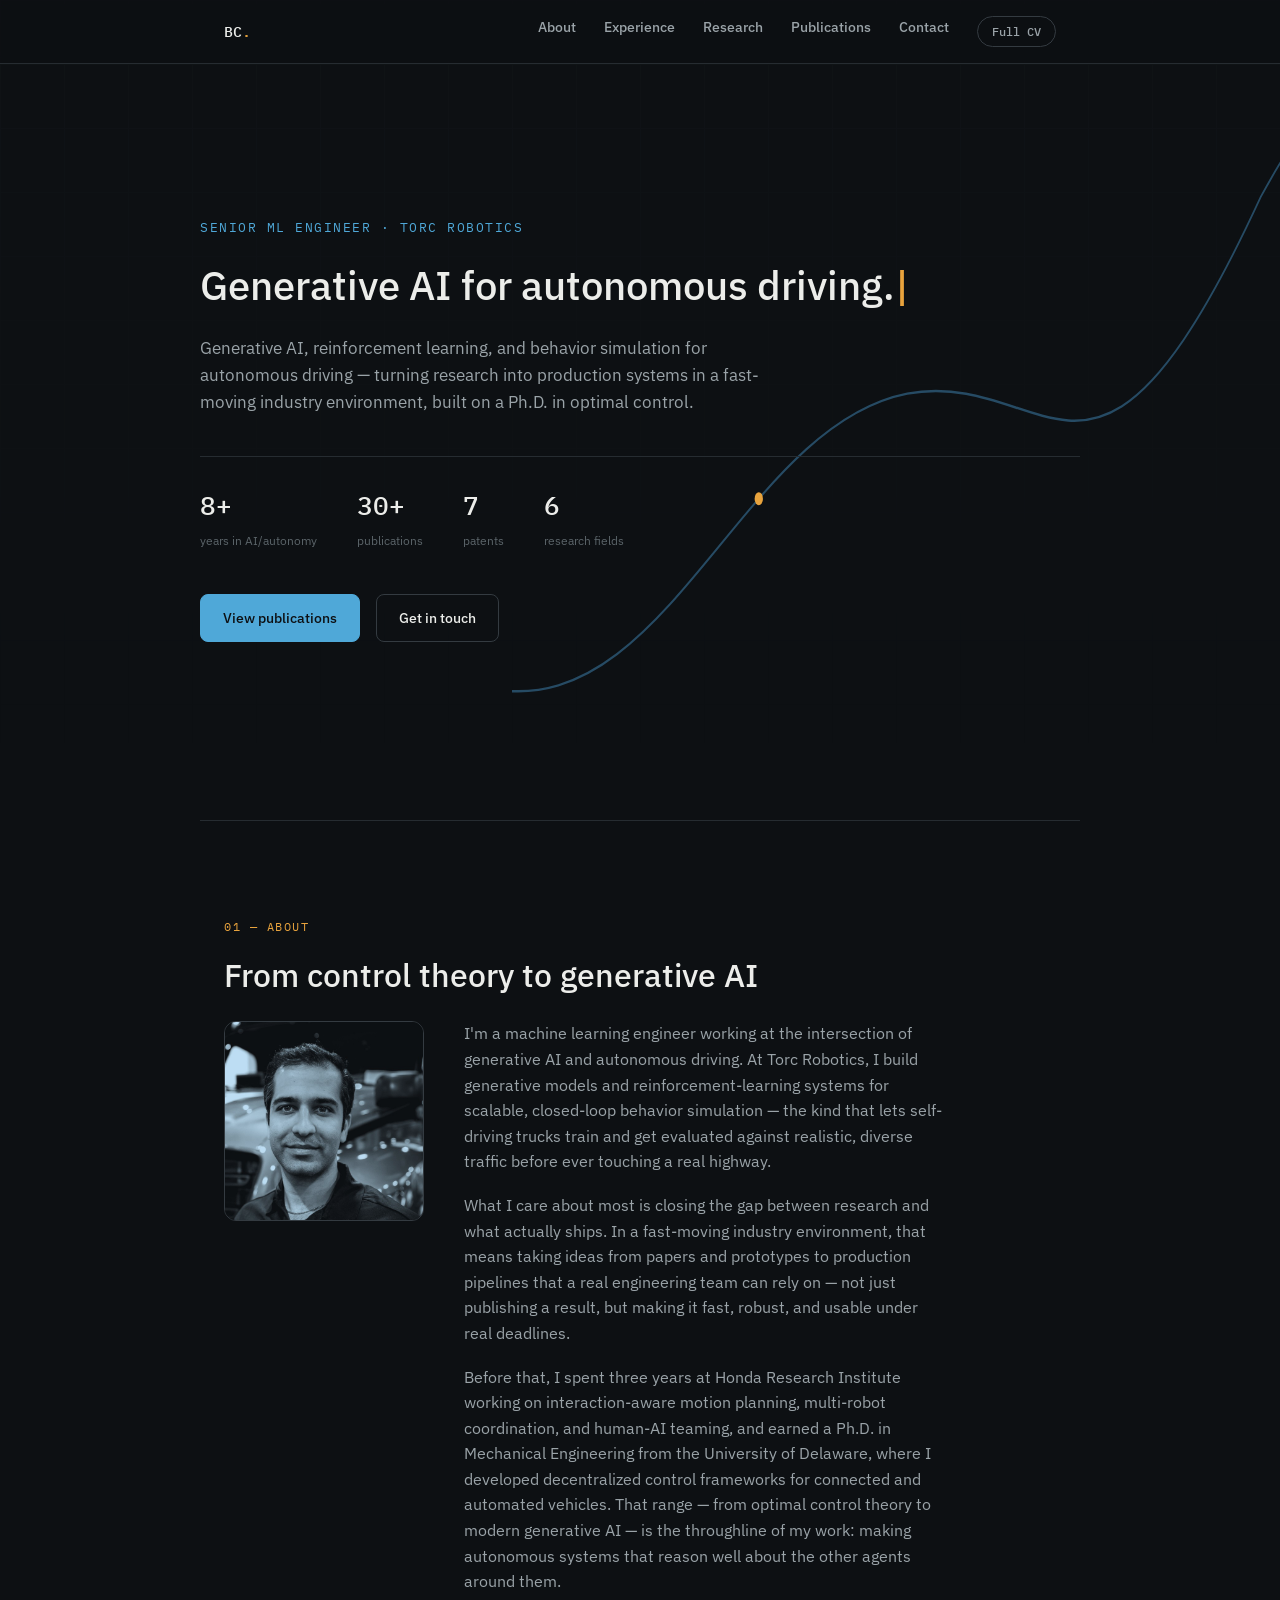
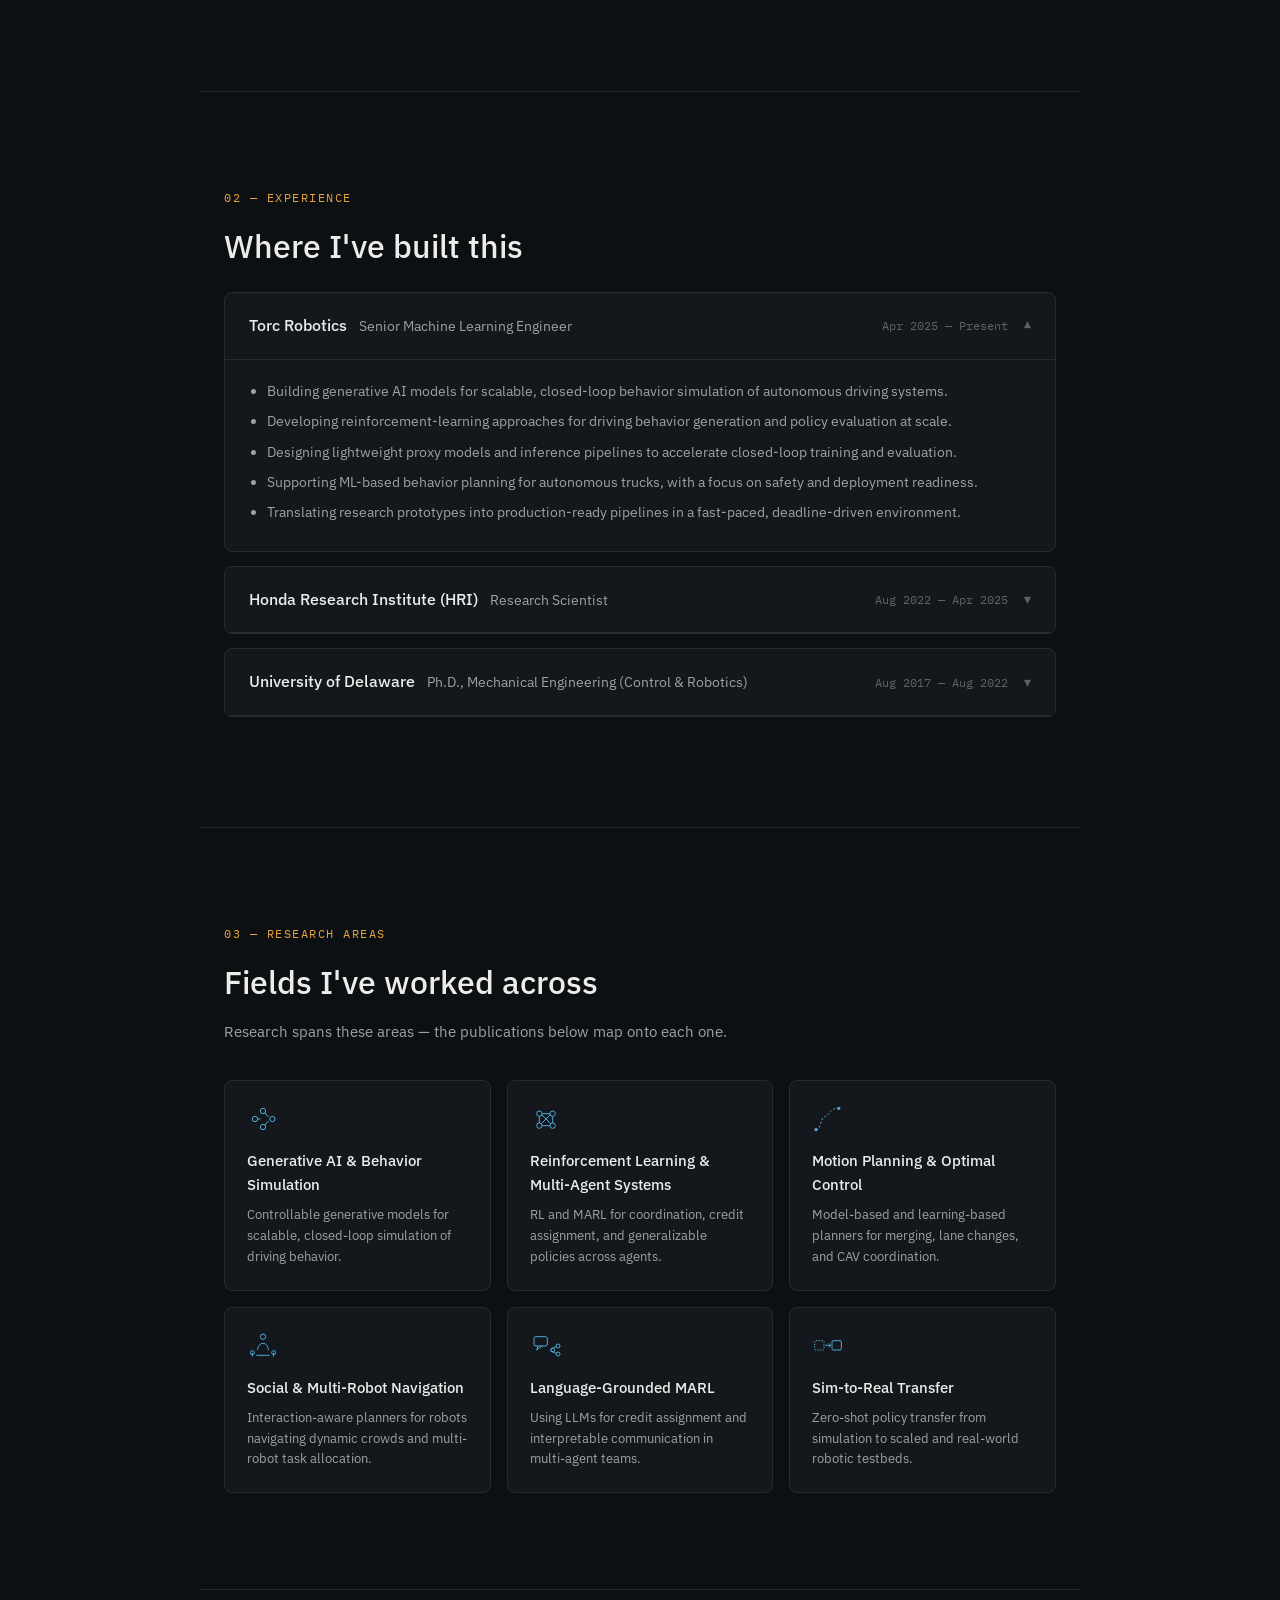
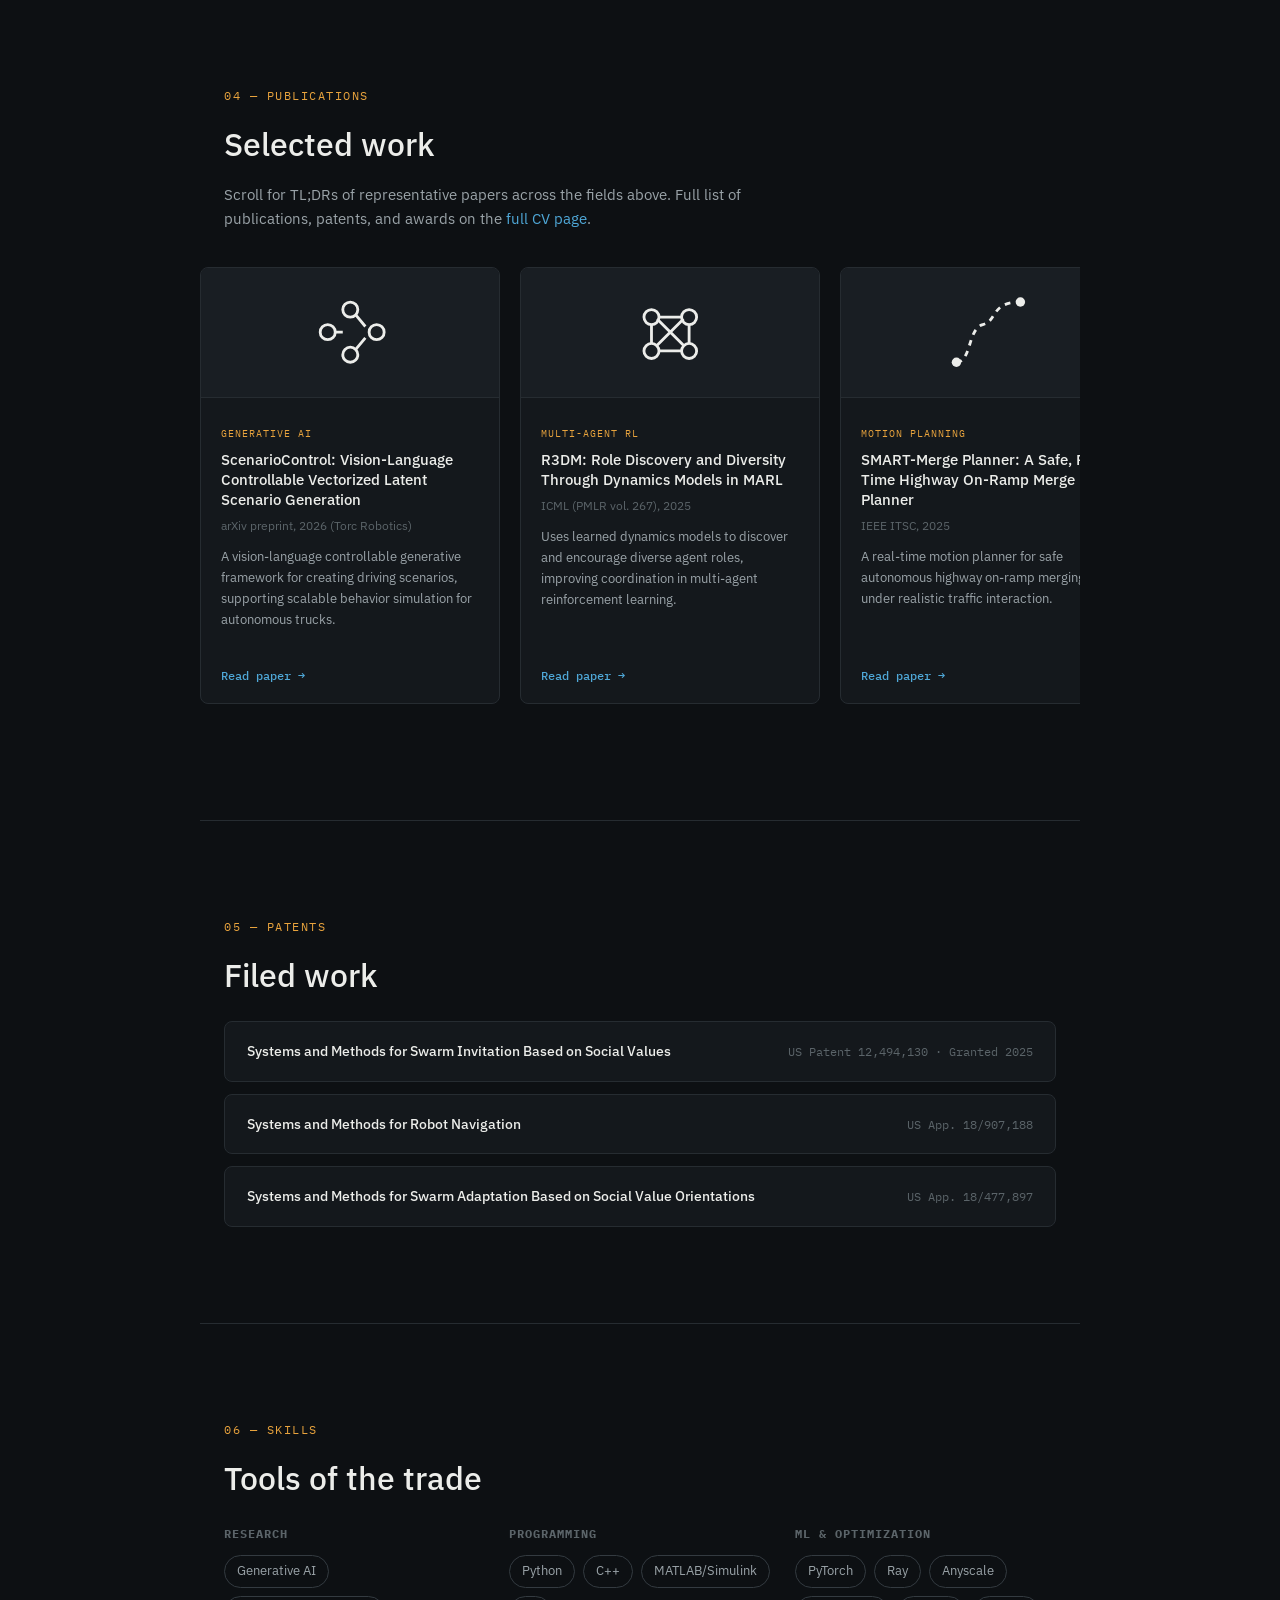
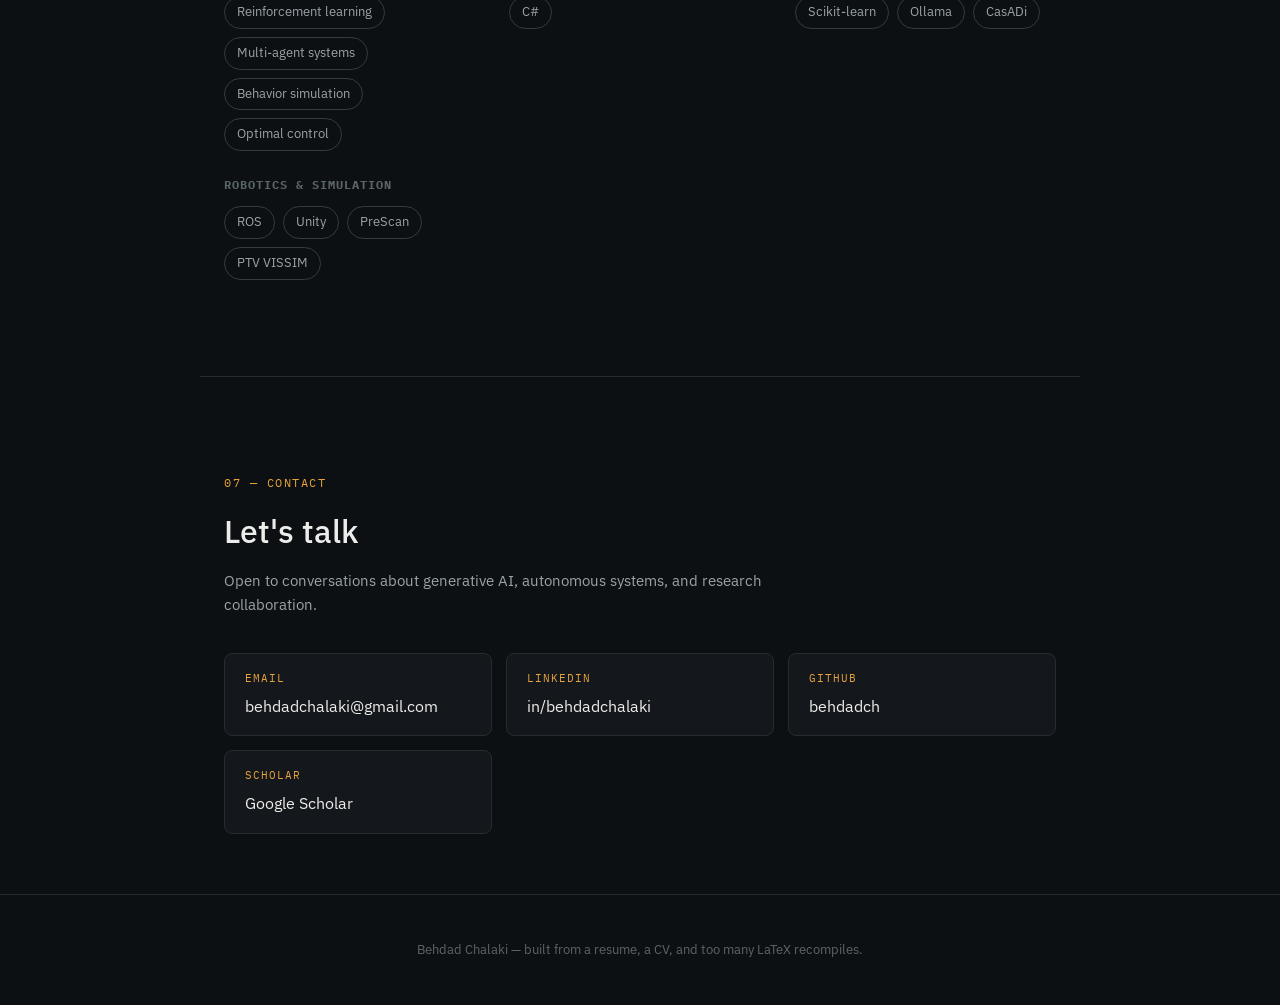
==== index.html @ 5b5a15a6 "Update index.html" ====
<!DOCTYPE html>
<html lang="en">
<head>
<meta charset="UTF-8">
<meta name="viewport" content="width=device-width, initial-scale=1.0">
<title>Behdad Chalaki — AI/ML Engineer</title>
<meta name="description" content="Behdad Chalaki — Senior Machine Learning Engineer at Torc Robotics. Generative AI, reinforcement learning, and behavior simulation for autonomous driving.">
<link rel="preconnect" href="https://fonts.googleapis.com">
<link rel="preconnect" href="https://fonts.gstatic.com" crossorigin>
<link href="https://fonts.googleapis.com/css2?family=IBM+Plex+Sans:wght@400;500;600&family=IBM+Plex+Mono:wght@400;500&display=swap" rel="stylesheet">
<link rel="stylesheet" href="style.css">
<noscript><style>.reveal{opacity:1!important;transform:none!important;}.hero-title .cursor{display:none;}</style></noscript>
</head>
<body>

<div class="bg-grid" aria-hidden="true"></div>

<nav id="navbar">
  <div class="nav-inner">
    <a href="#top" class="nav-logo">BC<span class="dot">.</span></a>
    <div class="nav-links">
      <a href="#about">About</a>
      <a href="#experience">Experience</a>
      <a href="#research">Research</a>
      <a href="#publications">Publications</a>
      <a href="#contact">Contact</a>
      <a href="work.html" class="nav-cv-link">Full CV</a>
    </div>
  </div>
</nav>

<header id="top" class="hero">
  <svg class="hero-trajectory" viewBox="0 0 800 500" preserveAspectRatio="none" aria-hidden="true">
    <path id="traj-path" d="M -20 420 C 150 440, 220 260, 380 240 C 520 224, 560 340, 720 120 C 780 50, 800 60, 830 20"
      fill="none" stroke="#3D7CA8" stroke-width="1.5" opacity="0.55"/>
    <circle id="traj-dot" r="4" fill="#E8A33D"/>
  </svg>

  <div class="hero-inner">
    <p class="eyebrow">Senior ML Engineer · Torc Robotics</p>
    <h1 class="hero-title">
      <span id="typewriter">Generative AI for autonomous driving.</span><span class="cursor">|</span>
    </h1>
    <p class="hero-sub">Generative AI, reinforcement learning, and behavior simulation for autonomous driving — turning research into production systems in a fast-moving industry environment, built on a Ph.D. in optimal control.</p>

    <div class="hero-stats">
      <div class="stat"><span class="stat-num">8+</span><span class="stat-label">years in AI/autonomy</span></div>
      <div class="stat"><span class="stat-num">30+</span><span class="stat-label">publications</span></div>
      <div class="stat"><span class="stat-num">7</span><span class="stat-label">patents</span></div>
      <div class="stat"><span class="stat-num">6</span><span class="stat-label">research fields</span></div>
    </div>

    <div class="hero-cta">
      <a href="#publications" class="btn btn-primary">View publications</a>
      <a href="#contact" class="btn btn-ghost">Get in touch</a>
    </div>
  </div>
</header>

<main>

  <section id="about" class="section reveal">
    <p class="section-eyebrow">01 — About</p>
    <h2 class="section-title">From control theory to generative AI</h2>
    <div class="about-grid">
      <div class="about-photo-wrap">
        <img src="behdad.jpg" alt="Portrait of Behdad Chalaki" class="about-photo">
      </div>
      <div class="about-text-col">
        <p class="about-text">
          I'm a machine learning engineer working at the intersection of generative AI and autonomous driving. At Torc Robotics, I build generative models and reinforcement-learning systems for scalable, closed-loop behavior simulation — the kind that lets self-driving trucks train and get evaluated against realistic, diverse traffic before ever touching a real highway.
        </p>
        <p class="about-text">
          What I care about most is closing the gap between research and what actually ships. In a fast-moving industry environment, that means taking ideas from papers and prototypes to production pipelines that a real engineering team can rely on — not just publishing a result, but making it fast, robust, and usable under real deadlines.
        </p>
        <p class="about-text">
          Before that, I spent three years at Honda Research Institute working on interaction-aware motion planning, multi-robot coordination, and human-AI teaming, and earned a Ph.D. in Mechanical Engineering from the University of Delaware, where I developed decentralized control frameworks for connected and automated vehicles. That range — from optimal control theory to modern generative AI — is the throughline of my work: making autonomous systems that reason well about the other agents around them.
        </p>
      </div>
    </div>
  </section>

  <section id="experience" class="section reveal">
    <p class="section-eyebrow">02 — Experience</p>
    <h2 class="section-title">Where I've built this</h2>
    <div class="timeline" id="timeline"></div>
  </section>

  <section id="research" class="section reveal">
    <p class="section-eyebrow">03 — Research areas</p>
    <h2 class="section-title">Fields I've worked across</h2>
    <p class="section-sub">Research spans these areas — the publications below map onto each one.</p>
    <div class="research-grid" id="research-grid"></div>
  </section>

  <section id="publications" class="section reveal">
    <p class="section-eyebrow">04 — Publications</p>
    <h2 class="section-title">Selected work</h2>
    <p class="section-sub">Scroll for TL;DRs of representative papers across the fields above. Full list of publications, patents, and awards on the <a href="work.html">full CV page</a>.</p>
    <div class="pub-scroll" id="pub-scroll"></div>
  </section>

  <section id="patents" class="section reveal">
    <p class="section-eyebrow">05 — Patents</p>
    <h2 class="section-title">Filed work</h2>
    <div class="patent-list" id="patent-list"></div>
  </section>

  <section id="skills" class="section reveal">
    <p class="section-eyebrow">06 — Skills</p>
    <h2 class="section-title">Tools of the trade</h2>
    <div class="skills-grid" id="skills-grid"></div>
  </section>

  <section id="contact" class="section reveal contact-section">
    <p class="section-eyebrow">07 — Contact</p>
    <h2 class="section-title">Let's talk</h2>
    <p class="section-sub">Open to conversations about generative AI, autonomous systems, and research collaboration.</p>
    <div class="contact-links">
      <a href="mailto:behdadchalaki@gmail.com" class="contact-link"><span class="contact-label">Email</span>behdadchalaki@gmail.com</a>
      <a href="https://www.linkedin.com/in/behdadchalaki" target="_blank" rel="noopener" class="contact-link"><span class="contact-label">LinkedIn</span>in/behdadchalaki</a>
      <a href="https://github.com/behdadch" target="_blank" rel="noopener" class="contact-link"><span class="contact-label">GitHub</span>behdadch</a>
      <a href="https://scholar.google.com/citations?hl=en&user=i3jzLtYAAAAJ" target="_blank" rel="noopener" class="contact-link"><span class="contact-label">Scholar</span>Google Scholar</a>
    </div>
  </section>

</main>

<footer>
  <p>Behdad Chalaki — built from a resume, a CV, and too many LaTeX recompiles.</p>
</footer>

<script src="script.js"></script>
</body>
</html>
---- style.css ----
/* ---------- Design tokens ---------- */
:root {
  --bg-page: #0D1013;
  --bg-surface: #14181C;
  --bg-surface-2: #191E23;
  --border: #262C31;
  --border-strong: #343B41;
  --text-primary: #ECEDEA;
  --text-secondary: #9AA3A8;
  --text-muted: #5B6469;
  --accent-blue: #4FA8D8;
  --accent-blue-dim: #2E5F7A;
  --accent-amber: #E8A33D;
  --font-display: 'IBM Plex Sans', sans-serif;
  --font-mono: 'IBM Plex Mono', monospace;
  --radius: 8px;
  --maxw: 880px;
}

* { box-sizing: border-box; }

html { scroll-behavior: smooth; }

body {
  margin: 0;
  background: var(--bg-page);
  color: var(--text-primary);
  font-family: var(--font-display);
  line-height: 1.6;
  -webkit-font-smoothing: antialiased;
}

a { color: var(--accent-blue); text-decoration: none; }
a:hover { text-decoration: underline; }

/* ---------- Background grid ---------- */
.bg-grid {
  position: fixed;
  inset: 0;
  z-index: 0;
  pointer-events: none;
  background-image:
    linear-gradient(var(--border) 1px, transparent 1px),
    linear-gradient(90deg, var(--border) 1px, transparent 1px);
  background-size: 64px 64px;
  opacity: 0.12;
  mask-image: linear-gradient(to bottom, black, transparent 85%);
}

/* ---------- Nav ---------- */
#navbar {
  position: fixed;
  top: 0; left: 0; right: 0;
  z-index: 100;
  background: rgba(13,16,19,0.85);
  backdrop-filter: blur(6px);
  border-bottom: 1px solid var(--border);
}
.nav-inner {
  max-width: var(--maxw);
  margin: 0 auto;
  padding: 16px 24px;
  display: flex;
  align-items: center;
  justify-content: space-between;
}
.nav-logo {
  font-family: var(--font-mono);
  font-weight: 500;
  font-size: 15px;
  color: var(--text-primary);
}
.nav-logo .dot { color: var(--accent-amber); }
.nav-logo:hover { text-decoration: none; }
.nav-links { display: flex; gap: 28px; }
.nav-links a {
  color: var(--text-secondary);
  font-size: 14px;
  font-weight: 500;
}
.nav-links a:hover { color: var(--text-primary); text-decoration: none; }
.nav-cv-link {
  border: 1px solid var(--border-strong);
  border-radius: 100px;
  padding: 5px 14px;
  font-family: var(--font-mono);
  font-size: 12px !important;
}
.nav-cv-link:hover { border-color: var(--accent-blue); }

/* ---------- Hero ---------- */
.hero {
  position: relative;
  min-height: min(92vh, 820px);
  display: flex;
  align-items: center;
  padding: 100px 24px 60px;
  overflow: hidden;
  z-index: 1;
}
.hero-trajectory {
  position: absolute;
  top: 0; right: -5%;
  width: 65%;
  height: 100%;
  z-index: 0;
}
.hero-inner {
  position: relative;
  z-index: 1;
  max-width: var(--maxw);
  margin: 0 auto;
  width: 100%;
}
.eyebrow {
  font-family: var(--font-mono);
  font-size: 13px;
  letter-spacing: 1.5px;
  text-transform: uppercase;
  color: var(--accent-blue);
  margin: 0 0 20px;
}
.hero-title {
  font-size: clamp(24px, 3.6vw, 40px);
  font-weight: 500;
  line-height: 1.3;
  margin: 0 0 24px;
  min-height: 1.3em;
  max-width: 100%;
  white-space: nowrap;
  overflow: hidden;
}
.cursor {
  color: var(--accent-amber);
  animation: blink 1s step-start infinite;
}
@keyframes blink { 50% { opacity: 0; } }

.hero-sub {
  font-size: 17px;
  color: var(--text-secondary);
  max-width: 560px;
  margin: 0 0 40px;
}
.hero-stats {
  display: flex;
  gap: 40px;
  flex-wrap: wrap;
  margin-bottom: 44px;
  padding-top: 28px;
  border-top: 1px solid var(--border);
}
.stat { display: flex; flex-direction: column; }
.stat-num {
  font-family: var(--font-mono);
  font-size: 26px;
  font-weight: 500;
  color: var(--text-primary);
}
.stat-label {
  font-size: 12px;
  color: var(--text-muted);
  margin-top: 4px;
}
.hero-cta { display: flex; gap: 16px; flex-wrap: wrap; }

.btn {
  display: inline-block;
  padding: 12px 22px;
  border-radius: var(--radius);
  font-size: 14px;
  font-weight: 500;
  border: 1px solid var(--border-strong);
}
.btn:hover { text-decoration: none; }
.btn-primary {
  background: var(--accent-blue);
  color: #0D1013;
  border-color: var(--accent-blue);
}
.btn-primary:hover { background: #6BB8E0; }
.btn-ghost {
  color: var(--text-primary);
  background: transparent;
}
.btn-ghost:hover { background: var(--bg-surface); }

/* ---------- Sections ---------- */
main { position: relative; z-index: 1; }
.section {
  max-width: var(--maxw);
  margin: 0 auto;
  padding: 96px 24px;
  border-top: 1px solid var(--border);
}
.section-eyebrow {
  font-family: var(--font-mono);
  font-size: 12px;
  letter-spacing: 1.5px;
  text-transform: uppercase;
  color: var(--accent-amber);
  margin: 0 0 14px;
}
.section-title {
  font-size: clamp(24px, 3.4vw, 32px);
  font-weight: 500;
  margin: 0 0 20px;
}
.section-sub {
  color: var(--text-secondary);
  max-width: 560px;
  margin: -8px 0 36px;
  font-size: 15px;
}
.reveal {
  opacity: 0;
  transform: translateY(24px);
  transition: opacity 0.6s ease, transform 0.6s ease;
}
.reveal.visible { opacity: 1; transform: translateY(0); }

/* ---------- About ---------- */
.about-grid {
  display: grid;
  grid-template-columns: 200px 1fr;
  gap: 40px;
  align-items: start;
  max-width: 720px;
}
.about-photo-wrap {
  width: 200px;
  height: 200px;
  border-radius: 12px;
  overflow: hidden;
  border: 1px solid var(--border-strong);
  flex-shrink: 0;
}
.about-photo {
  width: 100%;
  height: 100%;
  object-fit: cover;
  display: block;
  filter: grayscale(0.1);
}
.about-text-col { display: flex; flex-direction: column; }
.about-text {
  color: var(--text-secondary);
  font-size: 16px;
  margin: 0 0 18px;
}
.about-text:last-child { margin-bottom: 0; }

@media (max-width: 640px) {
  .about-grid {
    grid-template-columns: 1fr;
    max-width: 100%;
  }
  .about-photo-wrap { width: 140px; height: 140px; }
}

/* ---------- Timeline ---------- */
.timeline { display: flex; flex-direction: column; gap: 0; }
.tl-item {
  border: 1px solid var(--border);
  border-radius: var(--radius);
  margin-bottom: 14px;
  background: var(--bg-surface);
  overflow: hidden;
}
.tl-head {
  display: flex;
  align-items: center;
  justify-content: space-between;
  padding: 20px 24px;
  cursor: pointer;
  gap: 16px;
}
.tl-head:hover { background: var(--bg-surface-2); }
.tl-org-block { display: flex; align-items: baseline; gap: 12px; flex-wrap: wrap; }
.tl-org { font-weight: 500; font-size: 16px; }
.tl-role { color: var(--text-secondary); font-size: 14px; }
.tl-date {
  font-family: var(--font-mono);
  font-size: 12px;
  color: var(--text-muted);
  white-space: nowrap;
}
.tl-chevron {
  color: var(--text-muted);
  transition: transform 0.3s ease;
  font-size: 14px;
  flex-shrink: 0;
}
.tl-item.open .tl-chevron { transform: rotate(180deg); }
.tl-body {
  max-height: 0;
  overflow: hidden;
  transition: max-height 0.35s ease;
  border-top: 1px solid var(--border);
}
.tl-item.open .tl-body { border-top: 1px solid var(--border); }
.tl-body-inner { padding: 20px 24px; }
.tl-body-inner ul { margin: 0; padding-left: 18px; color: var(--text-secondary); font-size: 14px; }
.tl-body-inner li { margin-bottom: 8px; }

/* ---------- Research grid ---------- */
.research-grid {
  display: grid;
  grid-template-columns: repeat(auto-fit, minmax(240px, 1fr));
  gap: 16px;
}
.research-card {
  border: 1px solid var(--border);
  border-radius: var(--radius);
  padding: 22px;
  background: var(--bg-surface);
}
.research-icon {
  width: 32px; height: 32px;
  margin-bottom: 14px;
  color: var(--accent-blue);
}
.research-card h3 {
  font-size: 15px;
  font-weight: 500;
  margin: 0 0 8px;
}
.research-card p {
  font-size: 13px;
  color: var(--text-secondary);
  margin: 0;
}

/* ---------- Publications ---------- */
.pub-scroll {
  display: flex;
  gap: 20px;
  overflow-x: auto;
  padding-bottom: 20px;
  margin: 0 -24px;
  padding-left: 24px;
  padding-right: 24px;
  scroll-snap-type: x proximity;
}
.pub-scroll::-webkit-scrollbar { height: 6px; }
.pub-scroll::-webkit-scrollbar-thumb { background: var(--border-strong); border-radius: 3px; }
.pub-card {
  flex: 0 0 300px;
  scroll-snap-align: start;
  border: 1px solid var(--border);
  border-radius: var(--radius);
  background: var(--bg-surface);
  overflow: hidden;
  display: flex;
  flex-direction: column;
}
.pub-thumb {
  height: 130px;
  background: var(--bg-surface-2);
  display: flex;
  align-items: center;
  justify-content: center;
  border-bottom: 1px solid var(--border);
}
.pub-thumb svg { width: 70%; height: 70%; }
.pub-body { padding: 18px 20px; display: flex; flex-direction: column; flex-grow: 1; }
.pub-tag {
  font-family: var(--font-mono);
  font-size: 10px;
  letter-spacing: 1px;
  text-transform: uppercase;
  color: var(--accent-amber);
  margin-bottom: 8px;
}
.pub-title { font-size: 15px; font-weight: 500; margin: 0 0 6px; line-height: 1.35; }
.pub-venue { font-size: 12px; color: var(--text-muted); margin: 0 0 12px; }
.pub-tldr { font-size: 13px; color: var(--text-secondary); margin: 0 0 16px; flex-grow: 1; }
.pub-link {
  font-family: var(--font-mono);
  font-size: 12px;
  font-weight: 500;
}

/* ---------- Patents ---------- */
.patent-list { display: flex; flex-direction: column; gap: 12px; }
.patent-item {
  border: 1px solid var(--border);
  border-radius: var(--radius);
  padding: 18px 22px;
  background: var(--bg-surface);
  display: flex;
  justify-content: space-between;
  align-items: baseline;
  gap: 16px;
  flex-wrap: wrap;
}
.patent-title { font-size: 14px; font-weight: 500; }
.patent-num { font-family: var(--font-mono); font-size: 12px; color: var(--text-muted); white-space: nowrap; }

/* ---------- Skills ---------- */
.skills-grid {
  display: grid;
  grid-template-columns: repeat(auto-fit, minmax(220px, 1fr));
  gap: 24px;
}
.skill-group h3 {
  font-size: 12px;
  font-family: var(--font-mono);
  text-transform: uppercase;
  letter-spacing: 1px;
  color: var(--text-muted);
  margin: 0 0 12px;
}
.skill-tags { display: flex; flex-wrap: wrap; gap: 8px; }
.skill-tag {
  font-size: 13px;
  padding: 5px 12px;
  border: 1px solid var(--border-strong);
  border-radius: 100px;
  color: var(--text-secondary);
}

/* ---------- Contact ---------- */
.contact-section { padding-bottom: 60px; }
.contact-links {
  display: grid;
  grid-template-columns: repeat(auto-fit, minmax(220px, 1fr));
  gap: 14px;
}
.contact-link {
  display: flex;
  flex-direction: column;
  border: 1px solid var(--border);
  border-radius: var(--radius);
  padding: 16px 20px;
  color: var(--text-primary);
  background: var(--bg-surface);
}
.contact-link:hover { border-color: var(--accent-blue); text-decoration: none; }
.contact-label {
  font-family: var(--font-mono);
  font-size: 11px;
  text-transform: uppercase;
  letter-spacing: 1px;
  color: var(--accent-amber);
  margin-bottom: 6px;
}

footer {
  position: relative;
  z-index: 1;
  text-align: center;
  padding: 32px 24px;
  color: var(--text-muted);
  font-size: 13px;
  border-top: 1px solid var(--border);
}

/* ---------- Responsive ---------- */
@media (max-width: 640px) {
  .nav-links { gap: 16px; }
  .nav-links a { font-size: 13px; }
  .hero { min-height: auto; padding-top: 120px; }
  .hero-trajectory { opacity: 0.4; }
  .hero-stats { gap: 24px; }
  .section { padding: 64px 20px; }
  .hero-title { font-size: clamp(18px, 5.4vw, 24px); }
}

/* ---------- Reduced motion ---------- */
@media (prefers-reduced-motion: reduce) {
  html { scroll-behavior: auto; }
  .reveal { transition: none; opacity: 1; transform: none; }
  .cursor { animation: none; }
}
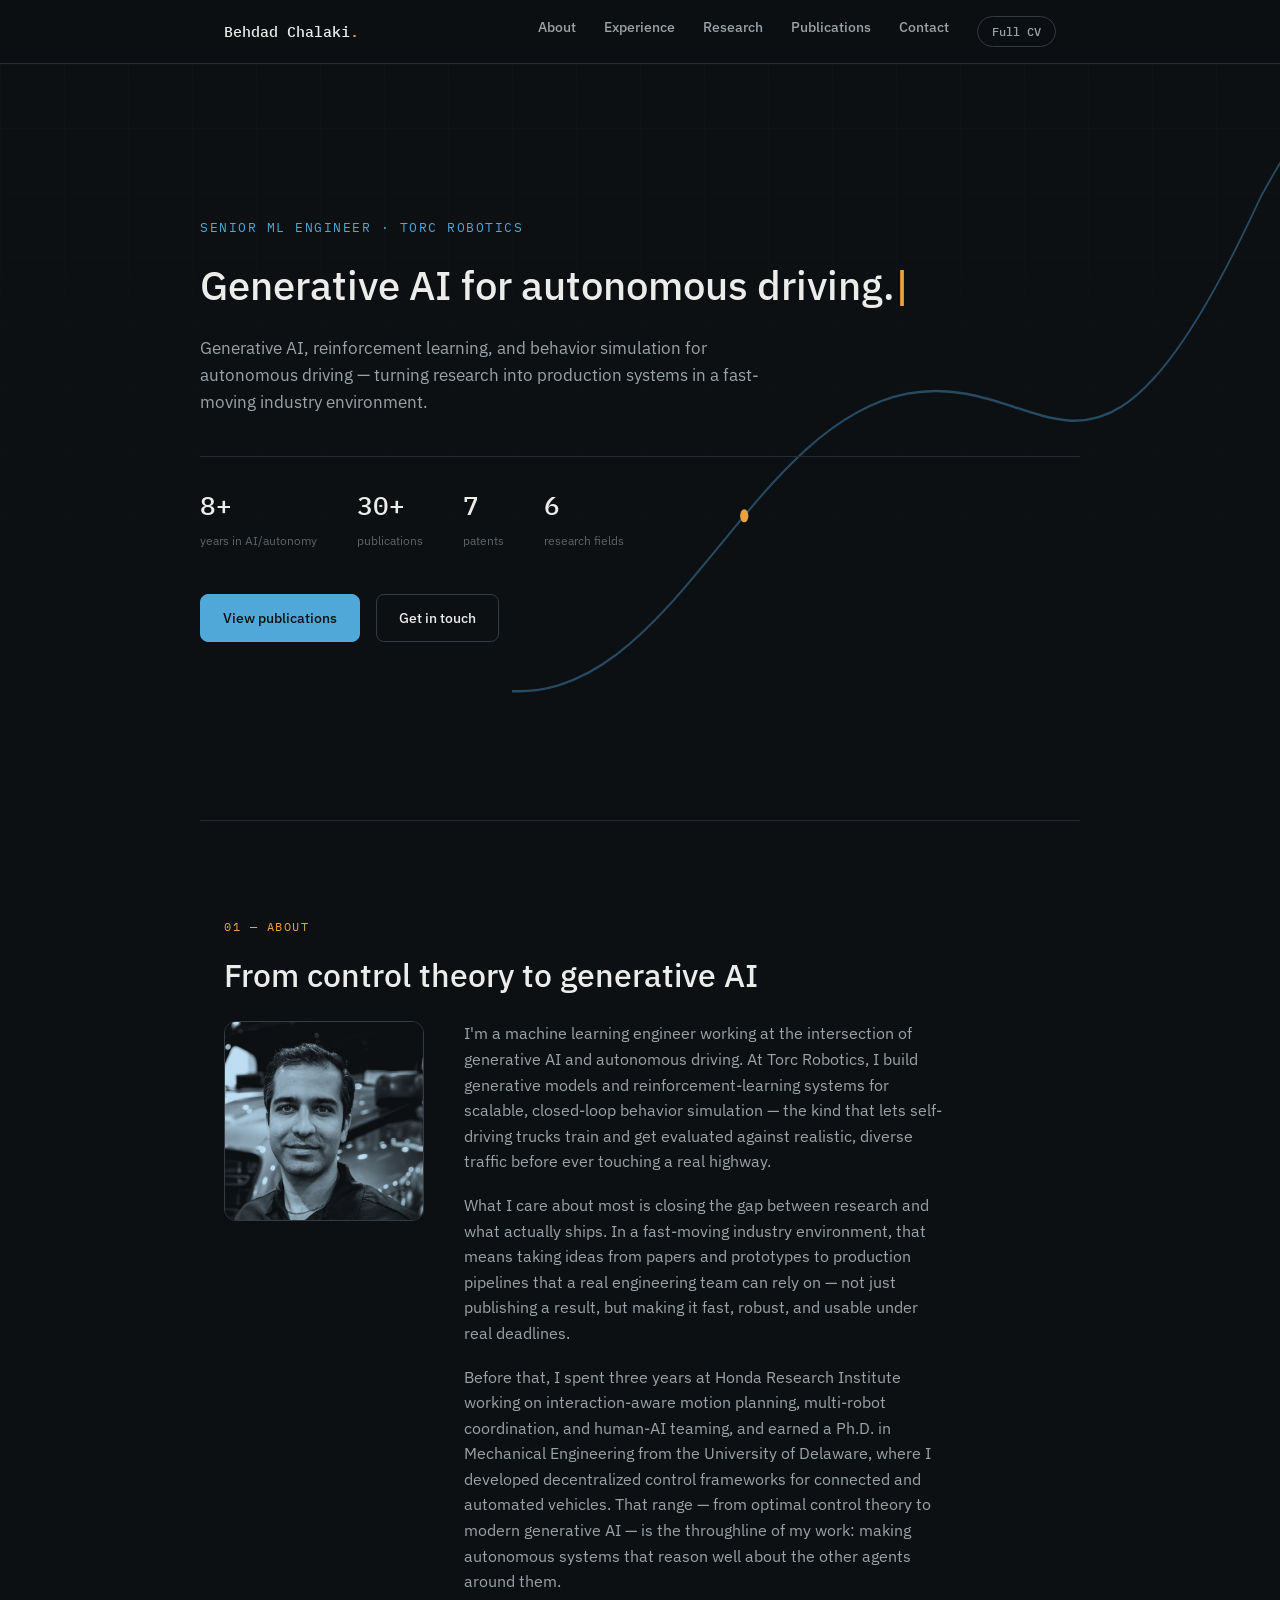
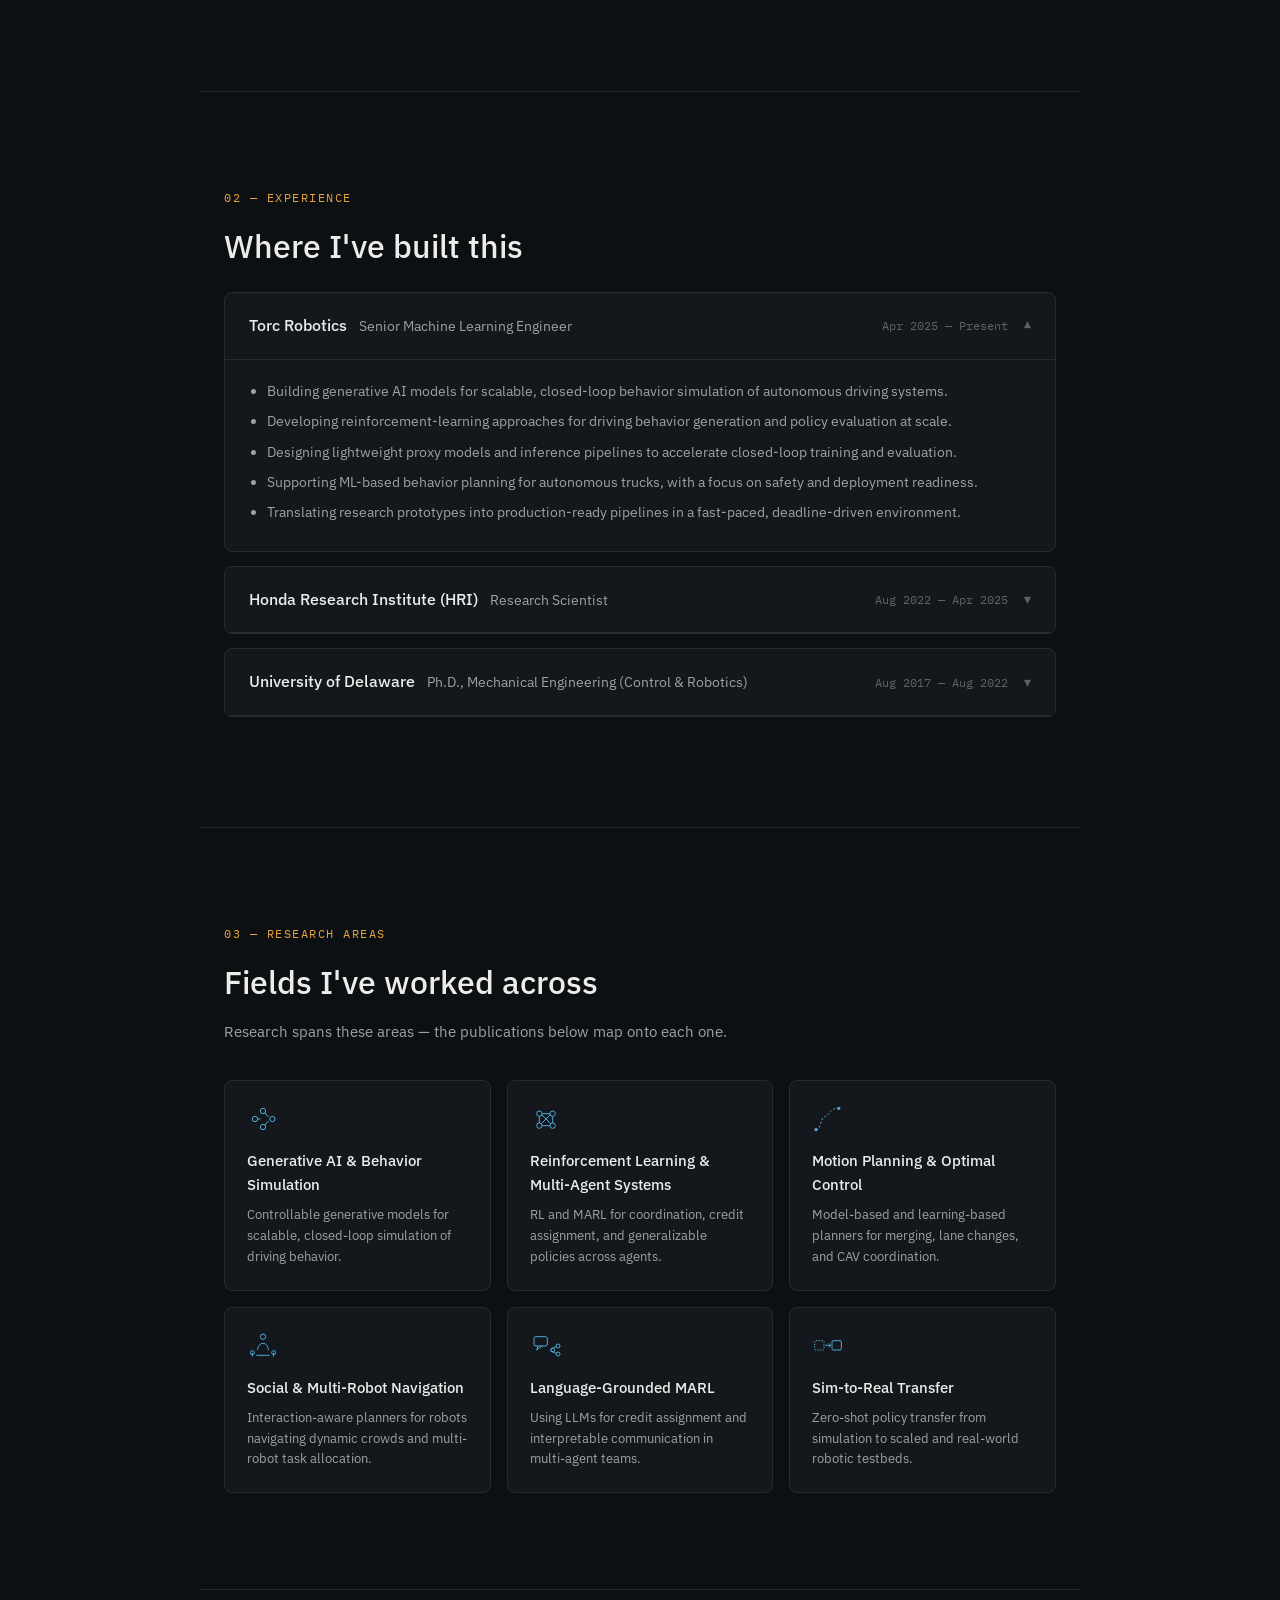
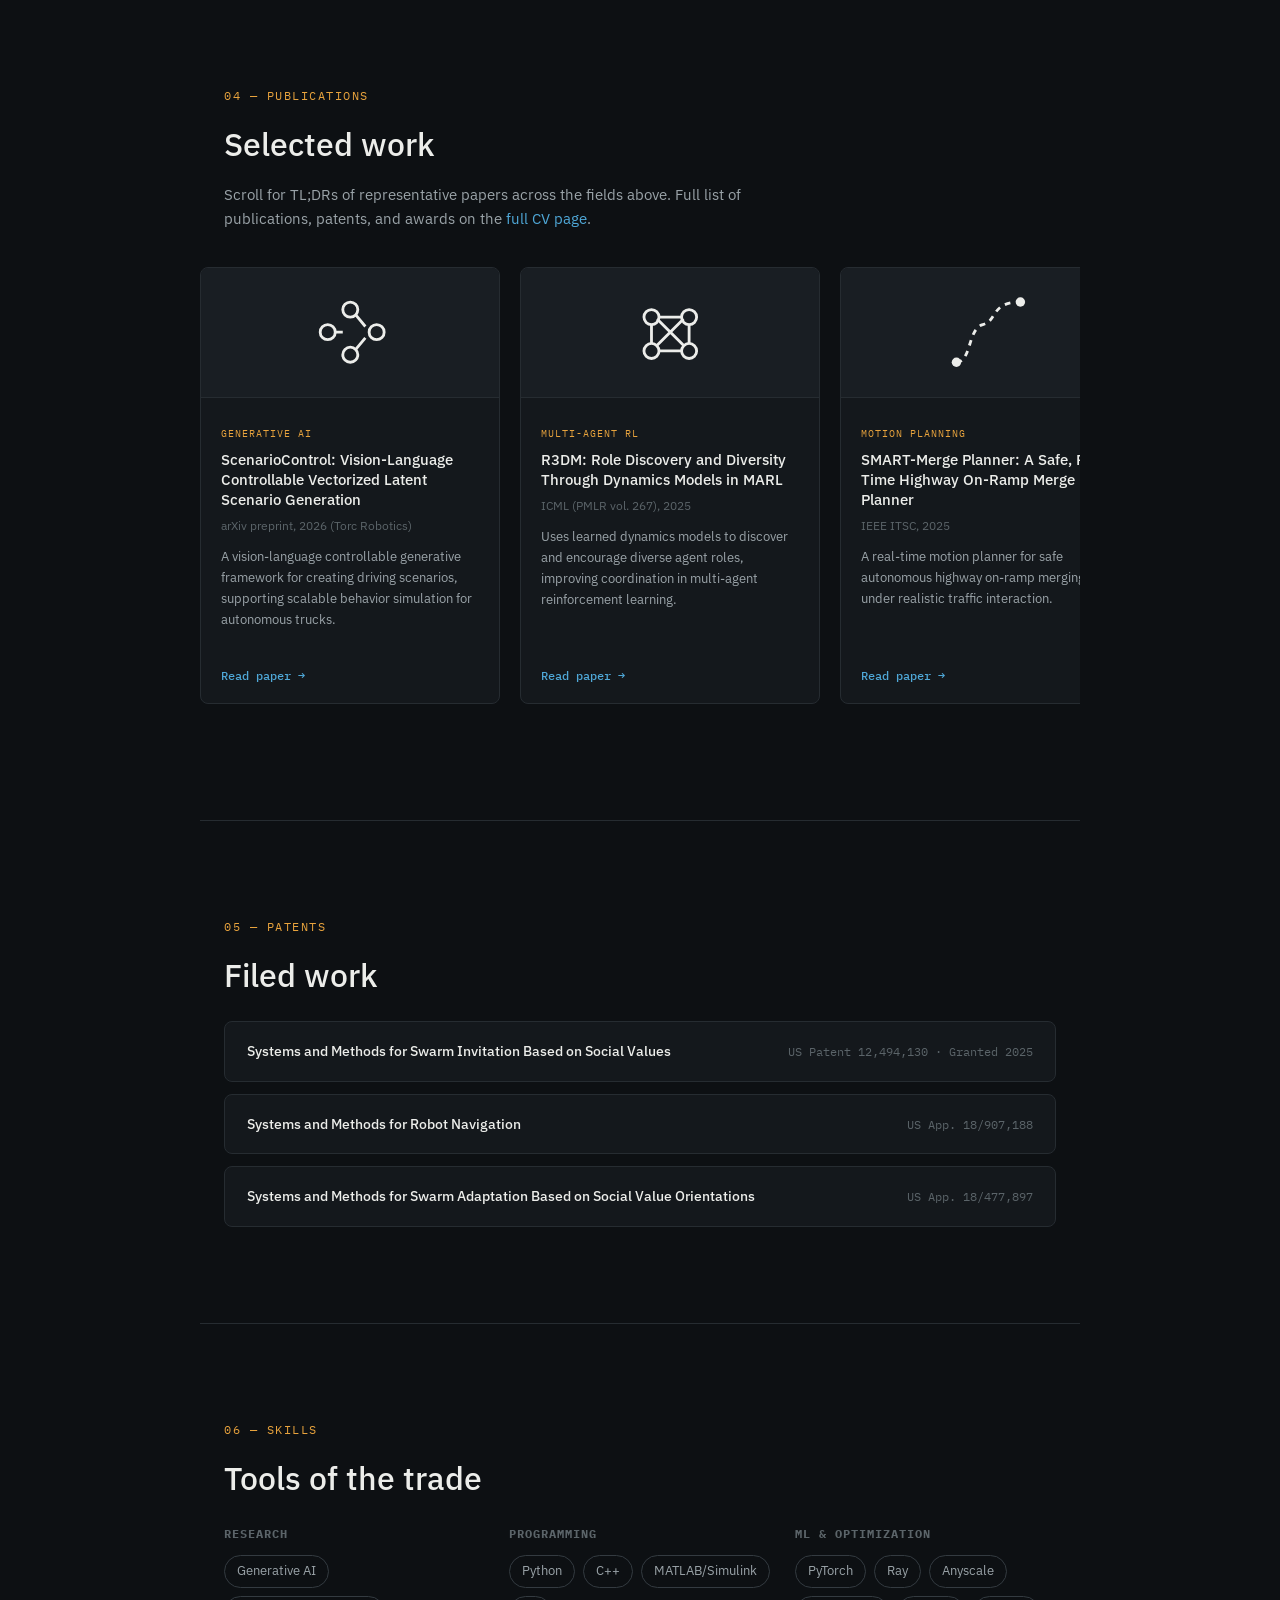
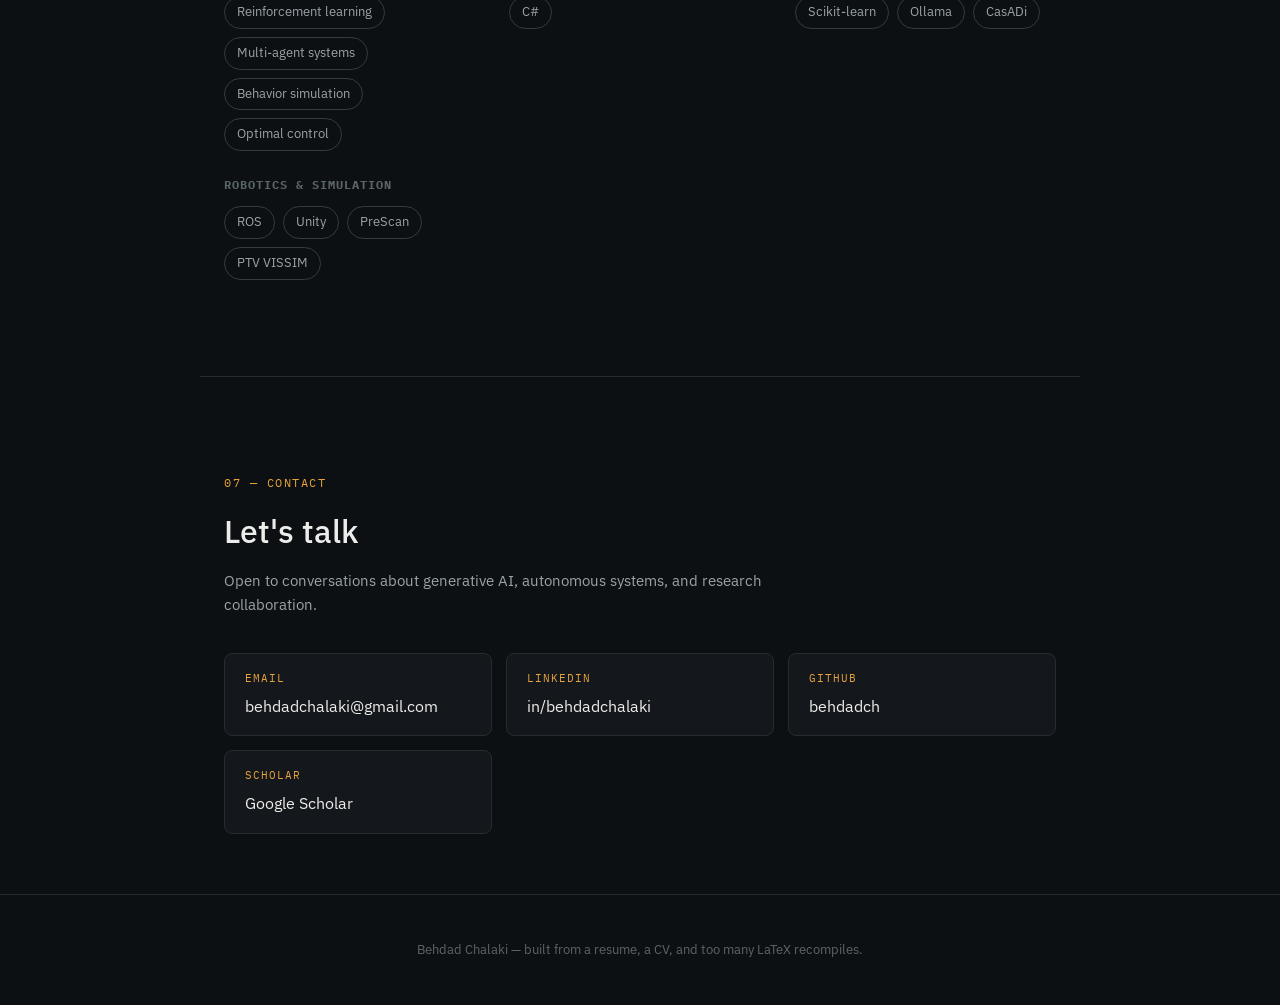
==== commit 30232eb8: "updated the text" ====
--- a/index.html
+++ b/index.html
@@ -4,7 +4,7 @@
 <meta charset="UTF-8">
 <meta name="viewport" content="width=device-width, initial-scale=1.0">
 <title>Behdad Chalaki — AI/ML Engineer</title>
-<meta name="description" content="Behdad Chalaki — Senior Machine Learning Engineer at Torc Robotics. Generative AI, reinforcement learning, and behavior simulation for autonomous driving.">
+<meta name="description" content="Behdad Chalaki — Senior Machine Learning Engineer at Torc Robotics. Generative AI, Reinforcement Learning, and Behavior Simulation for Autonomous Driving.">
 <link rel="preconnect" href="https://fonts.googleapis.com">
 <link rel="preconnect" href="https://fonts.gstatic.com" crossorigin>
 <link href="https://fonts.googleapis.com/css2?family=IBM+Plex+Sans:wght@400;500;600&family=IBM+Plex+Mono:wght@400;500&display=swap" rel="stylesheet">
@@ -17,7 +17,7 @@
 
 <nav id="navbar">
   <div class="nav-inner">
-    <a href="#top" class="nav-logo">BC<span class="dot">.</span></a>
+    <a href="#top" class="nav-logo">Behdad Chalaki<span class="dot">.</span></a>
     <div class="nav-links">
       <a href="#about">About</a>
       <a href="#experience">Experience</a>
@@ -39,9 +39,9 @@
   <div class="hero-inner">
     <p class="eyebrow">Senior ML Engineer · Torc Robotics</p>
     <h1 class="hero-title">
-      <span id="typewriter">Generative AI for autonomous driving.</span><span class="cursor">|</span>
+      <span id="typewriter">Generative AI for Autonomous Driving.</span><span class="cursor">|</span>
     </h1>
-    <p class="hero-sub">Generative AI, reinforcement learning, and behavior simulation for autonomous driving — turning research into production systems in a fast-moving industry environment, built on a Ph.D. in optimal control.</p>
+    <p class="hero-sub">Generative AI, reinforcement learning, and behavior simulation for autonomous driving — turning research into production systems in a fast-moving industry environment.</p>
 
     <div class="hero-stats">
       <div class="stat"><span class="stat-num">8+</span><span class="stat-label">years in AI/autonomy</span></div>
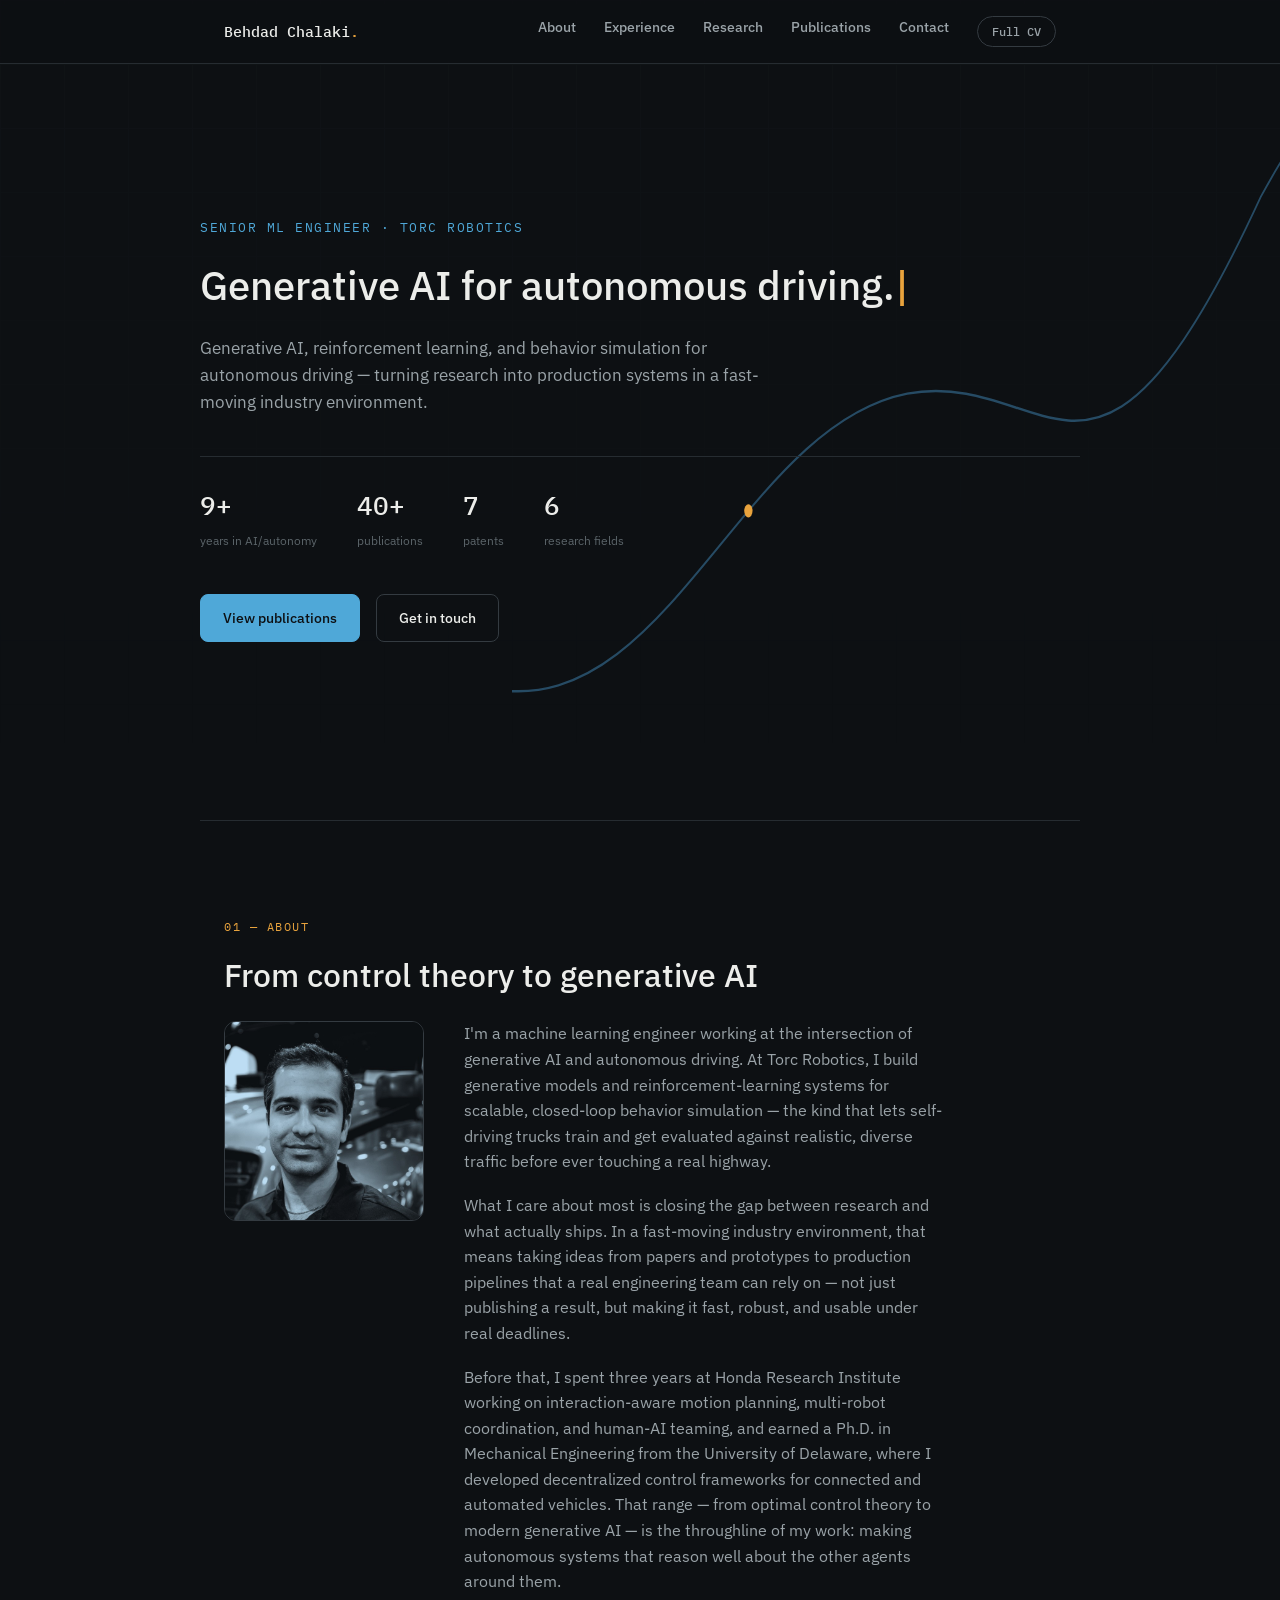
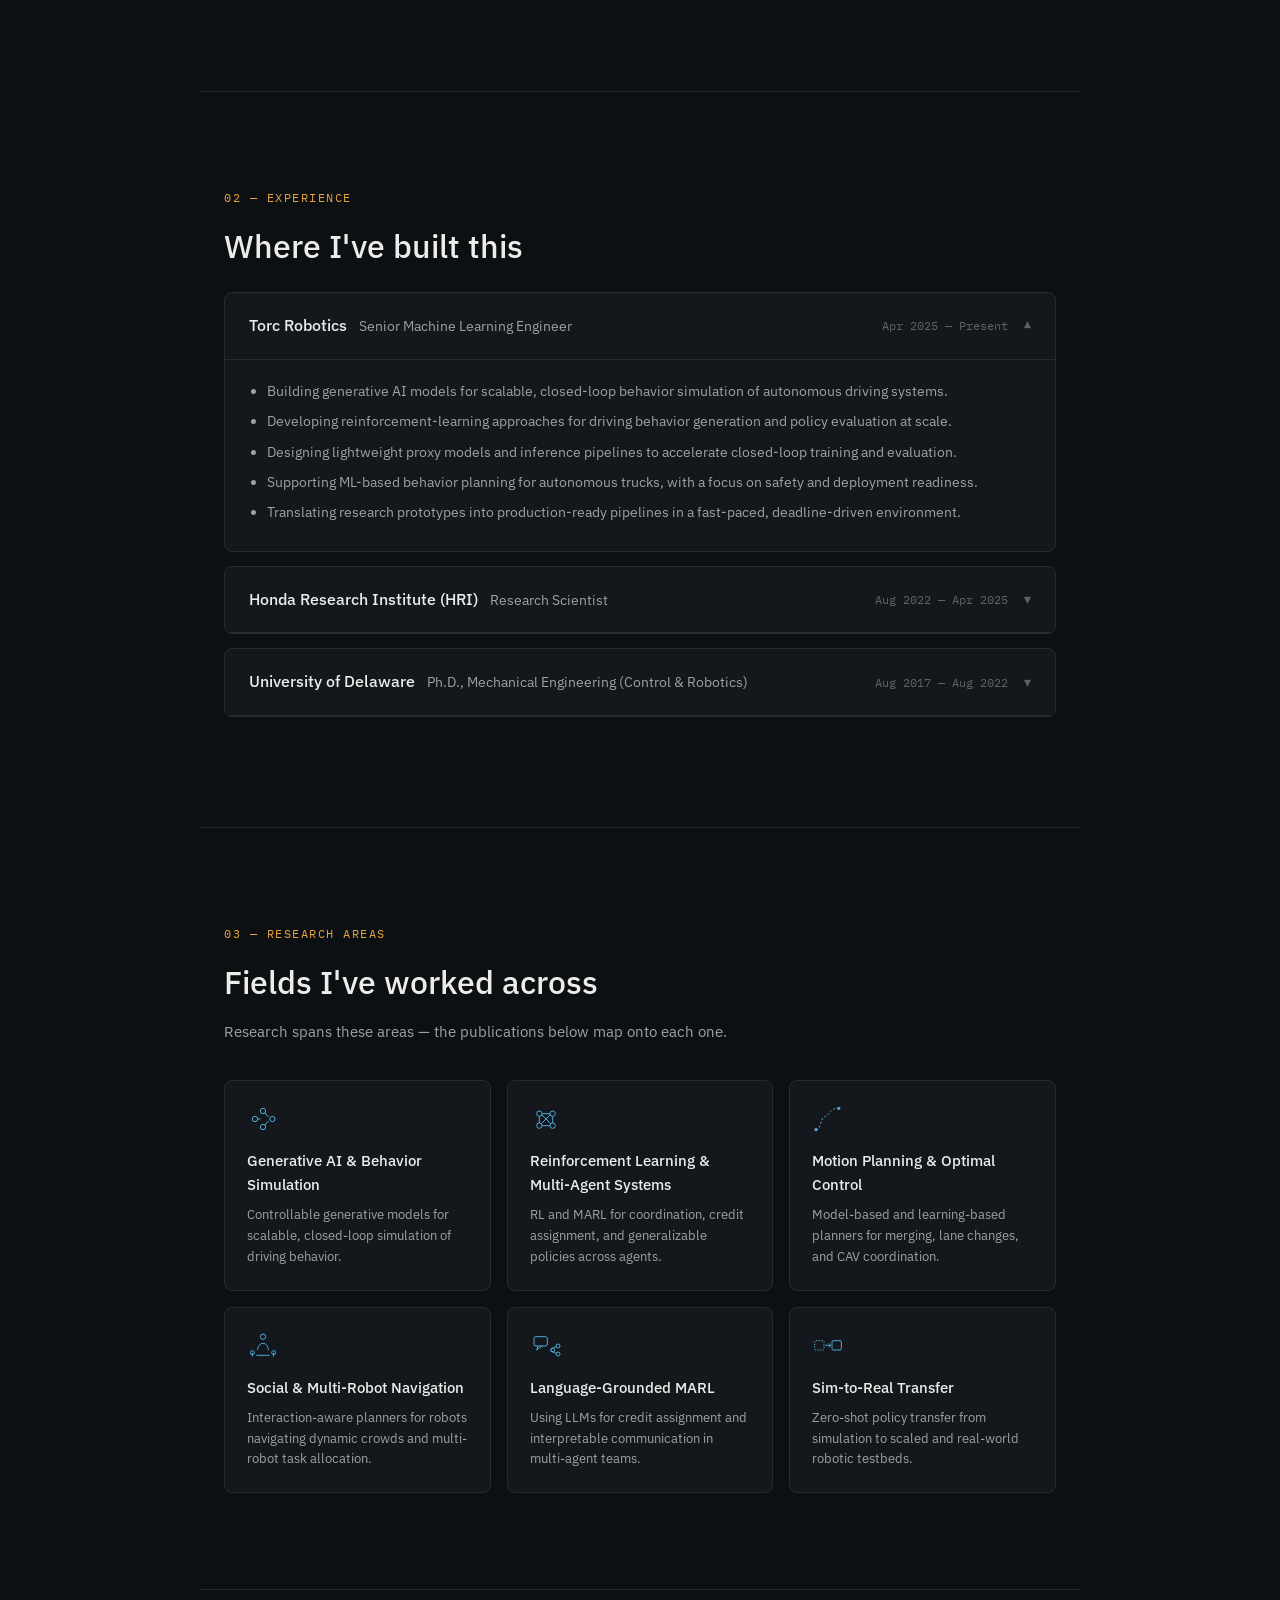
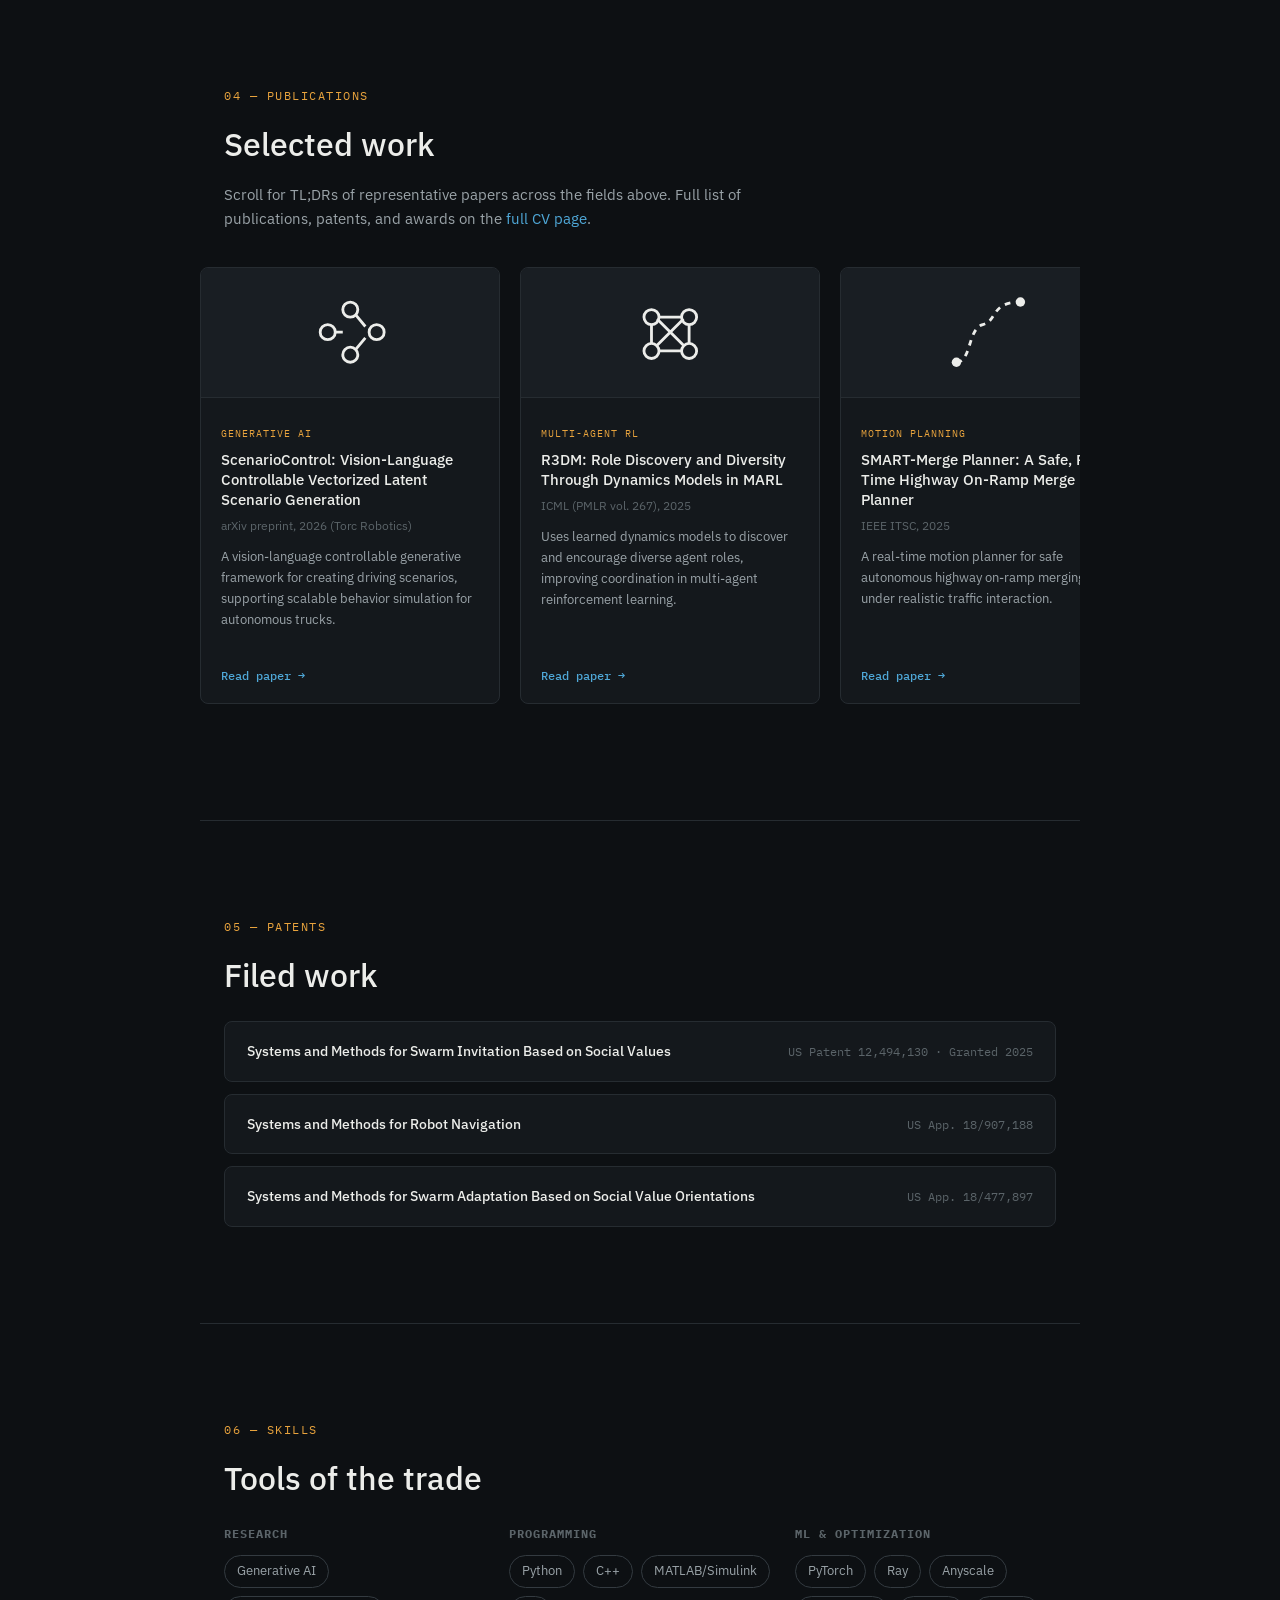
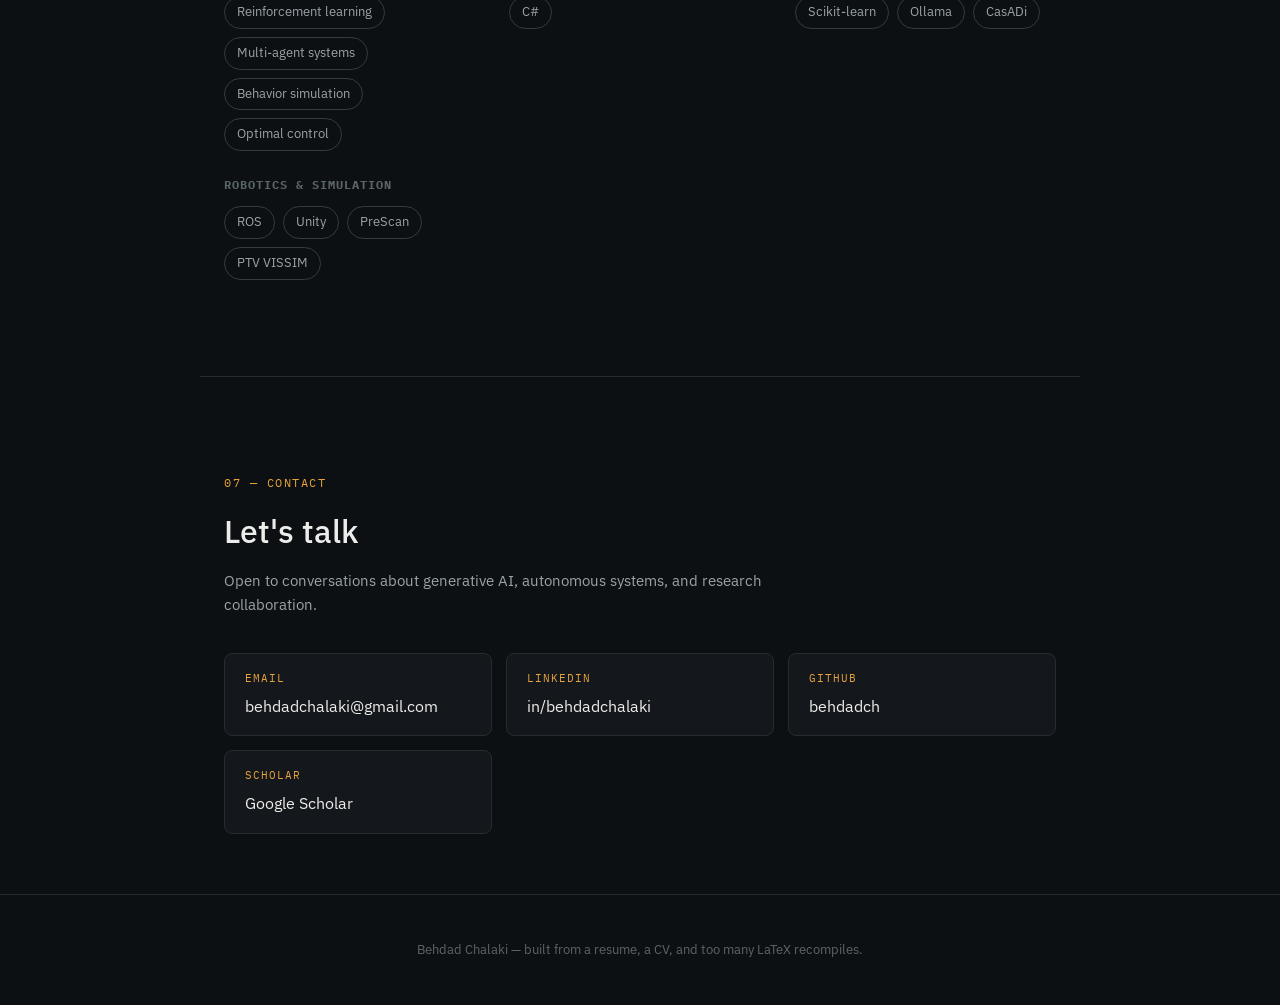
==== commit f7b7c9ff: "updated the text" ====
--- a/index.html
+++ b/index.html
@@ -44,8 +44,8 @@
     <p class="hero-sub">Generative AI, reinforcement learning, and behavior simulation for autonomous driving — turning research into production systems in a fast-moving industry environment.</p>
 
     <div class="hero-stats">
-      <div class="stat"><span class="stat-num">8+</span><span class="stat-label">years in AI/autonomy</span></div>
-      <div class="stat"><span class="stat-num">30+</span><span class="stat-label">publications</span></div>
+      <div class="stat"><span class="stat-num">9+</span><span class="stat-label">years in AI/autonomy</span></div>
+      <div class="stat"><span class="stat-num">40+</span><span class="stat-label">publications</span></div>
       <div class="stat"><span class="stat-num">7</span><span class="stat-label">patents</span></div>
       <div class="stat"><span class="stat-num">6</span><span class="stat-label">research fields</span></div>
     </div>
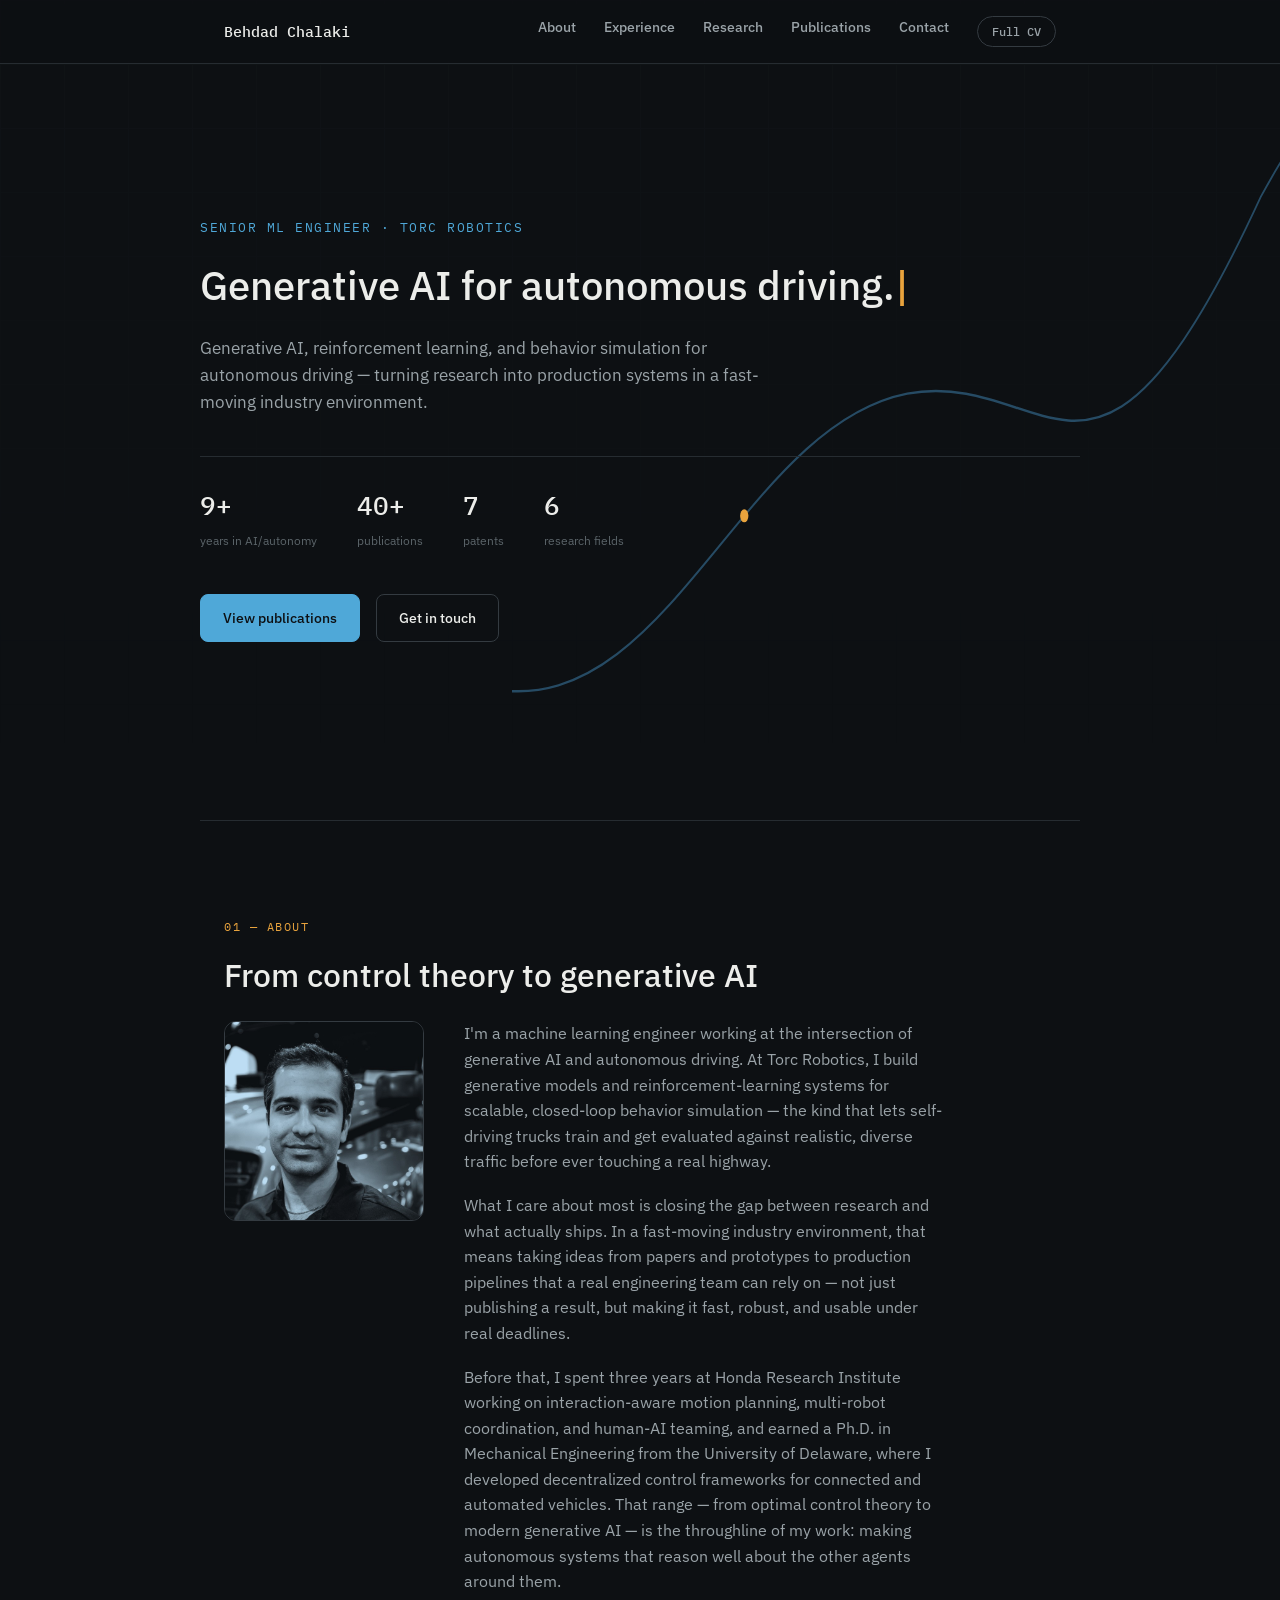
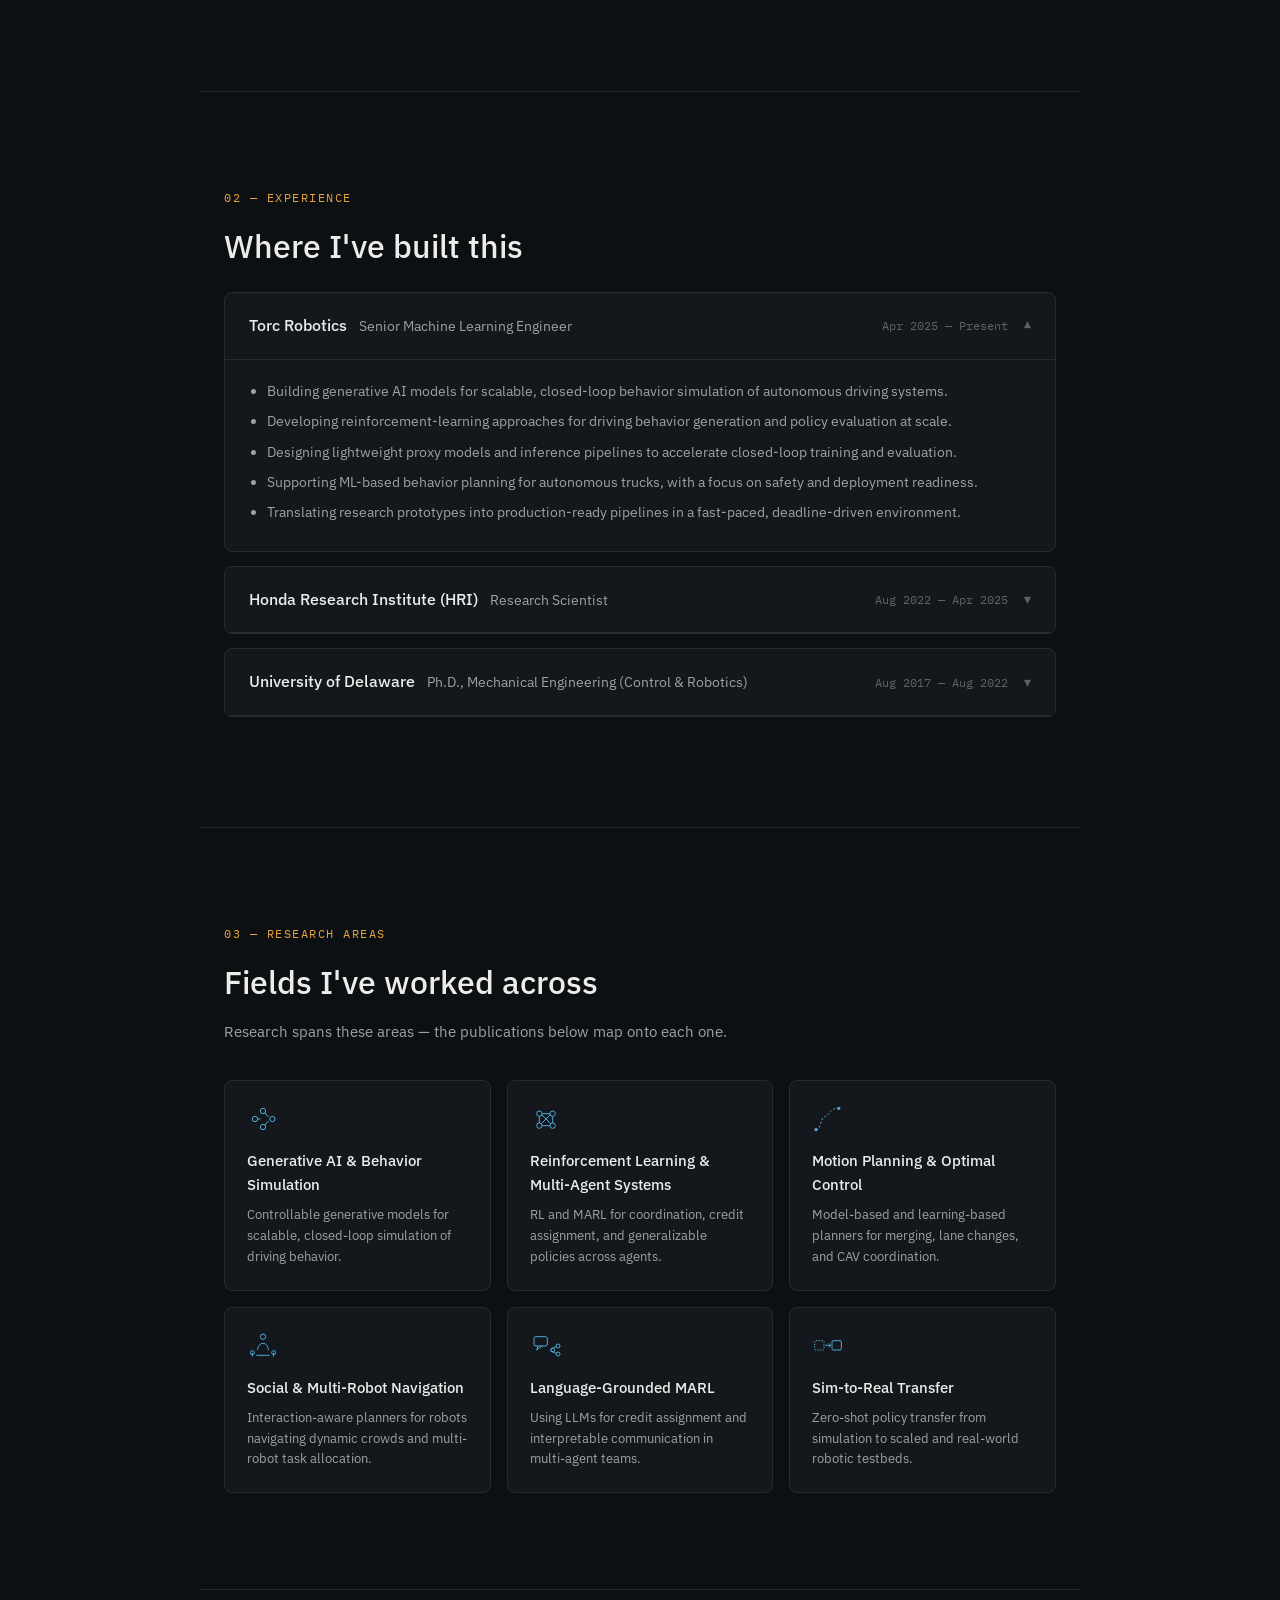
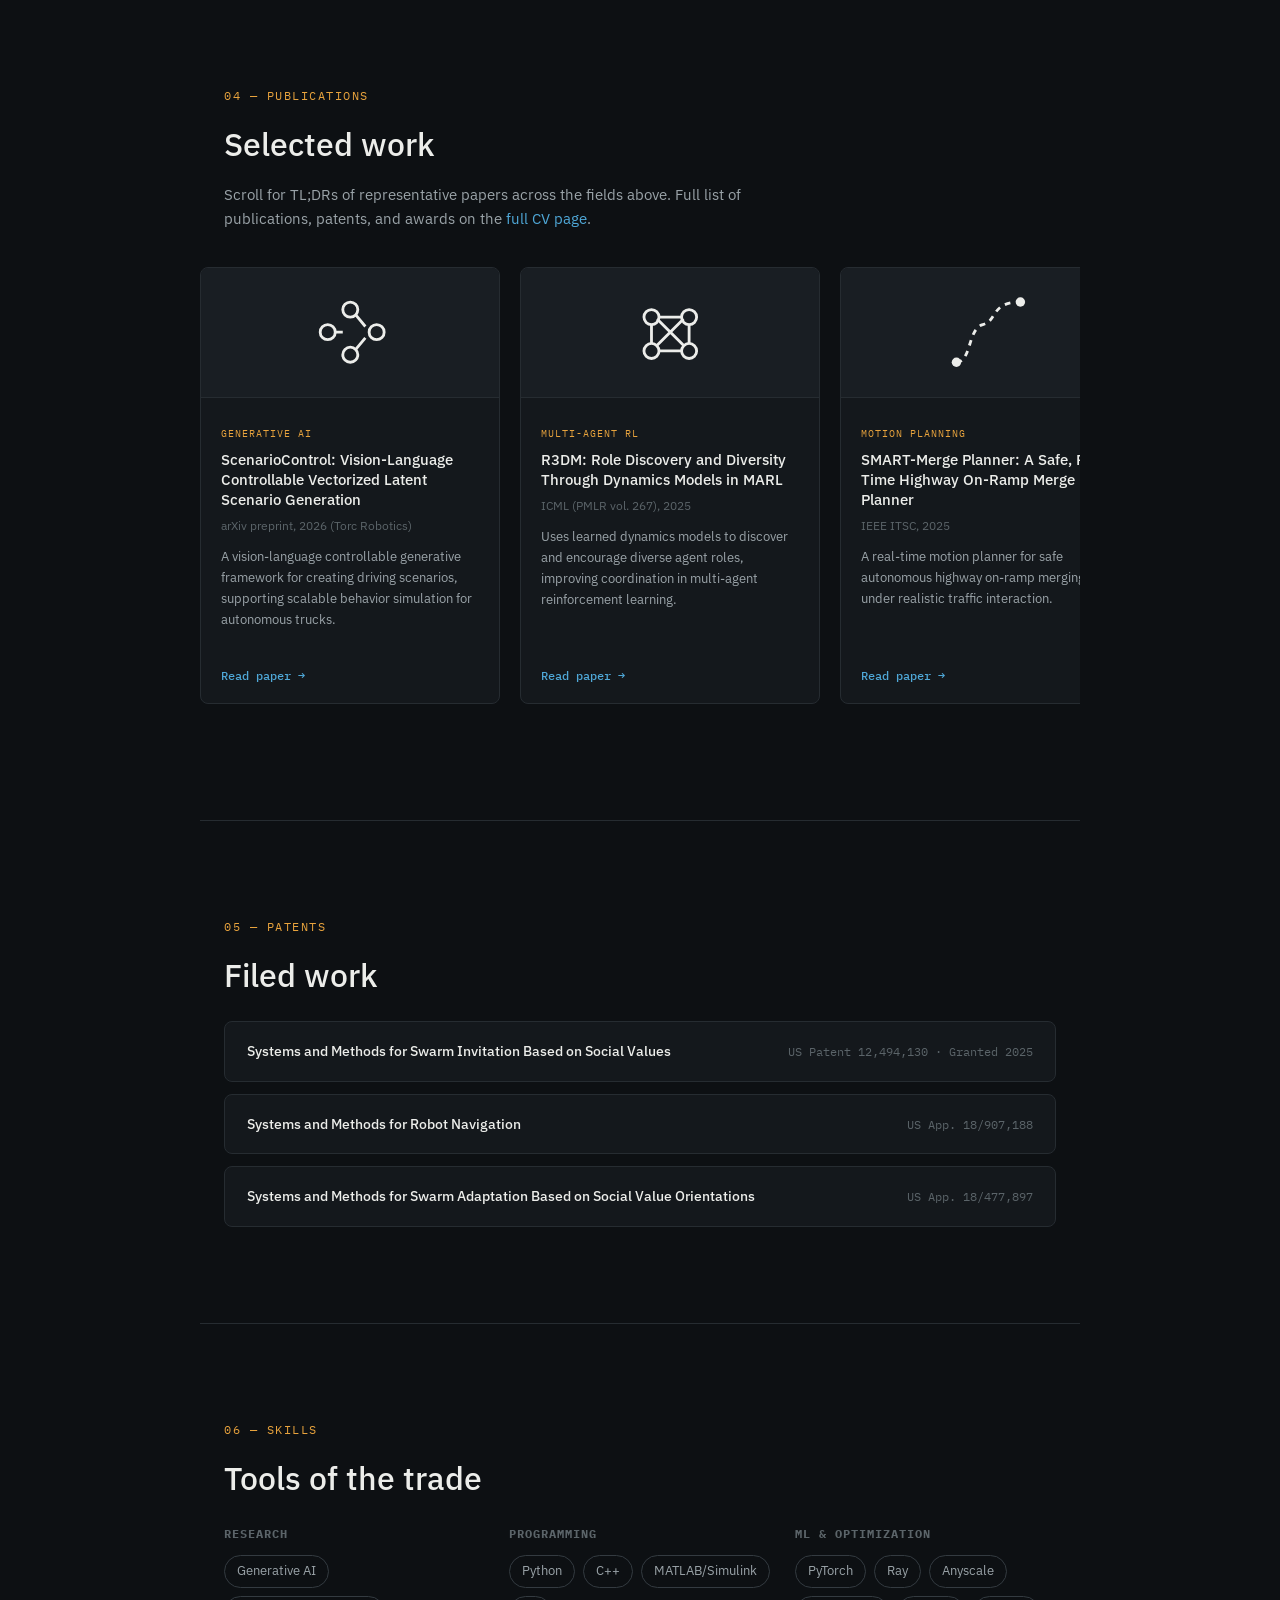
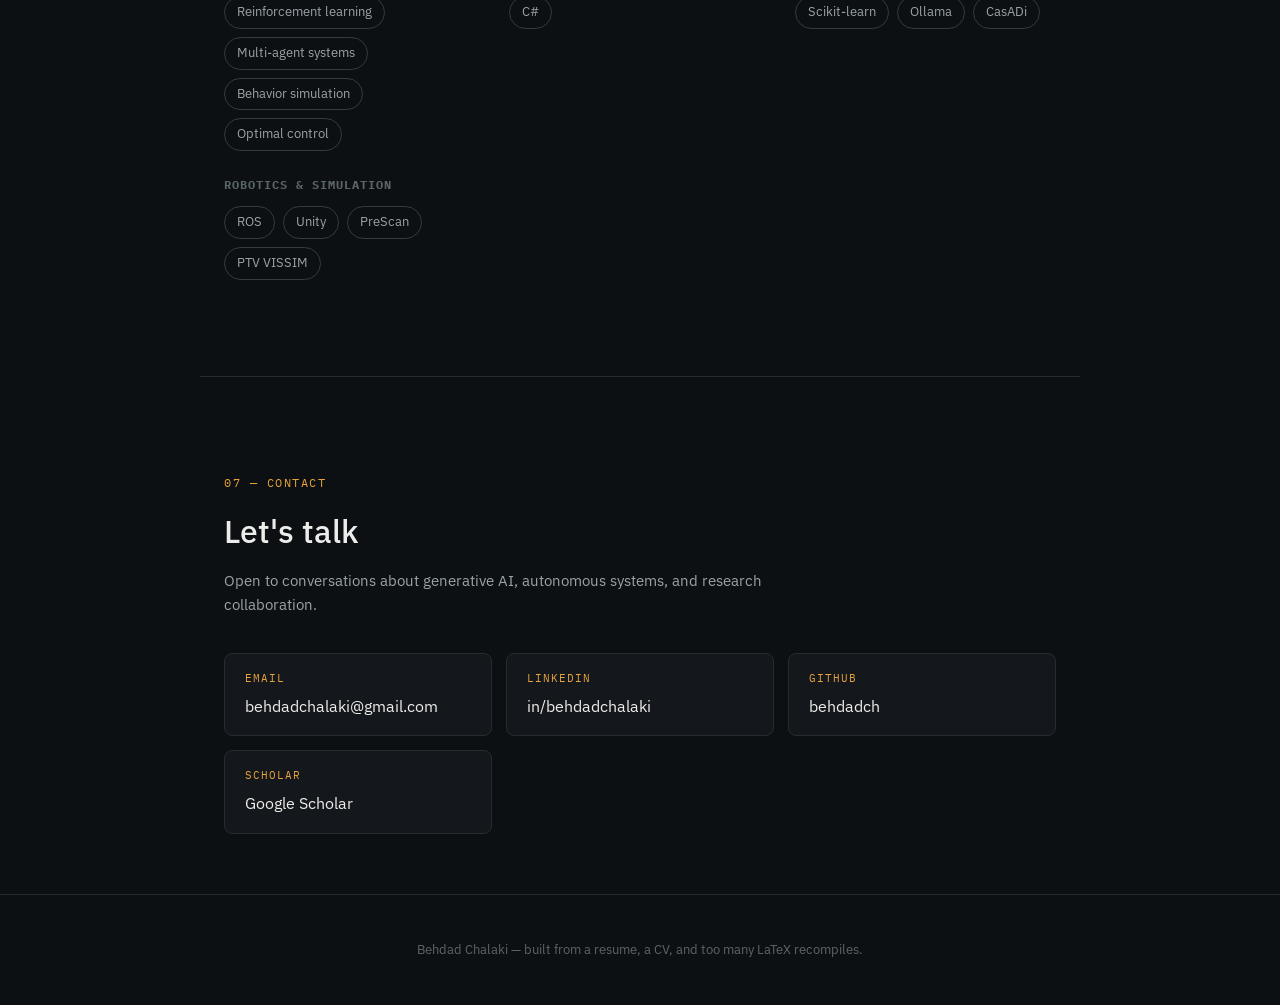
==== commit a9d14e70: "Update index.html" ====
--- a/index.html
+++ b/index.html
@@ -17,7 +17,7 @@
 
 <nav id="navbar">
   <div class="nav-inner">
-    <a href="#top" class="nav-logo">Behdad Chalaki<span class="dot">.</span></a>
+    <a href="#top" class="nav-logo">Behdad Chalaki</a>
     <div class="nav-links">
       <a href="#about">About</a>
       <a href="#experience">Experience</a>
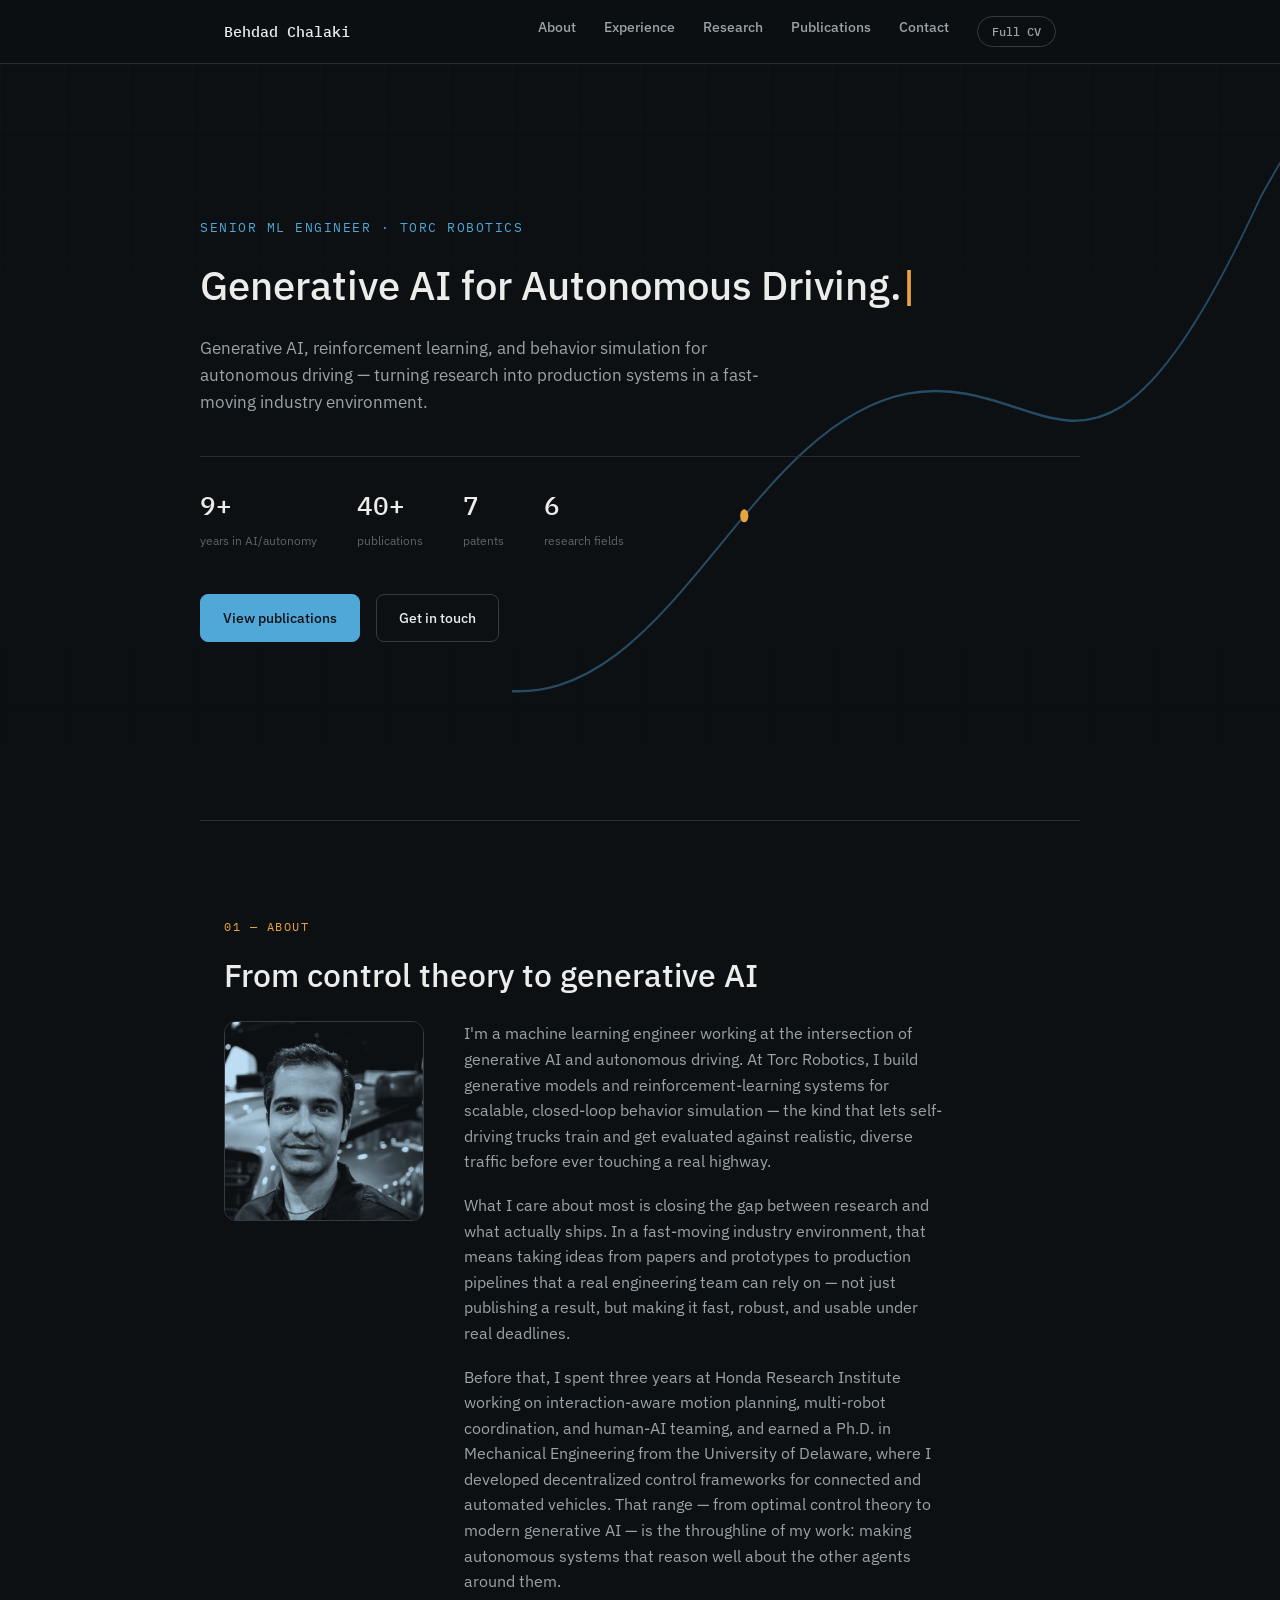
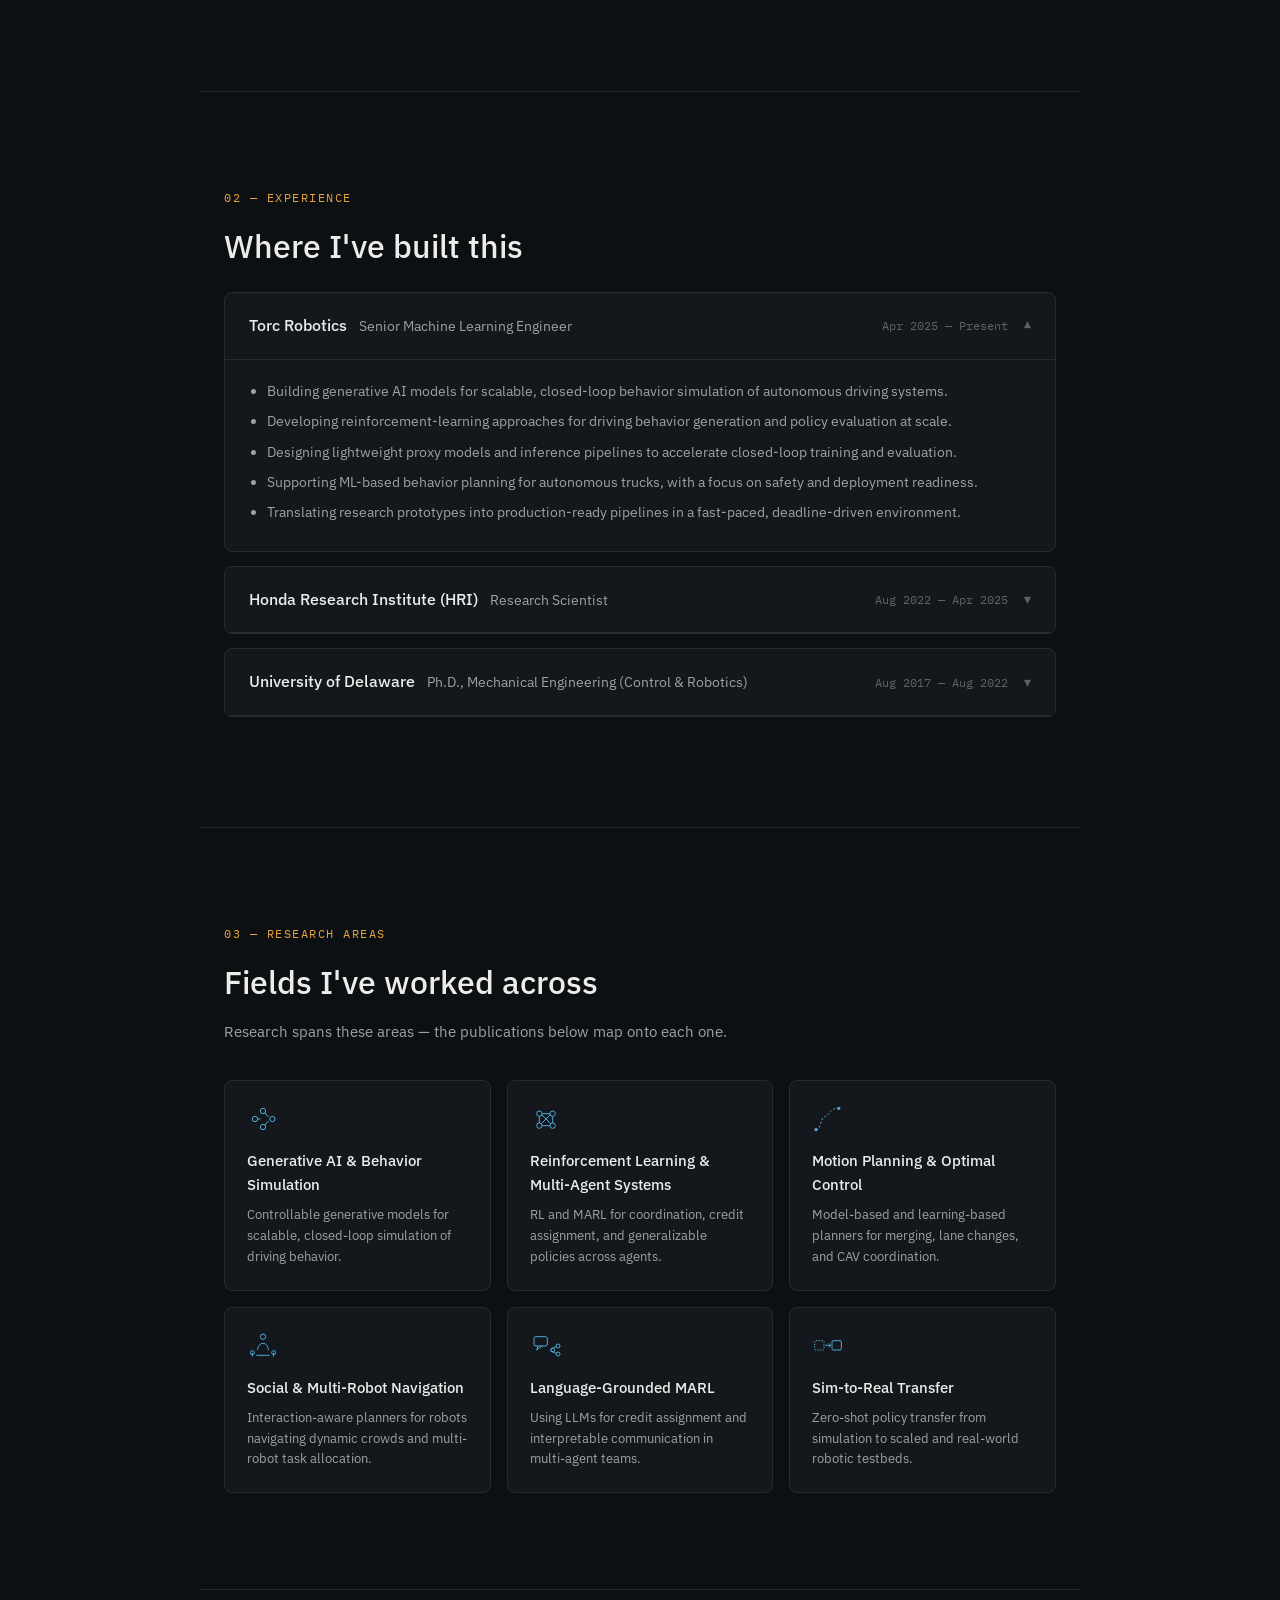
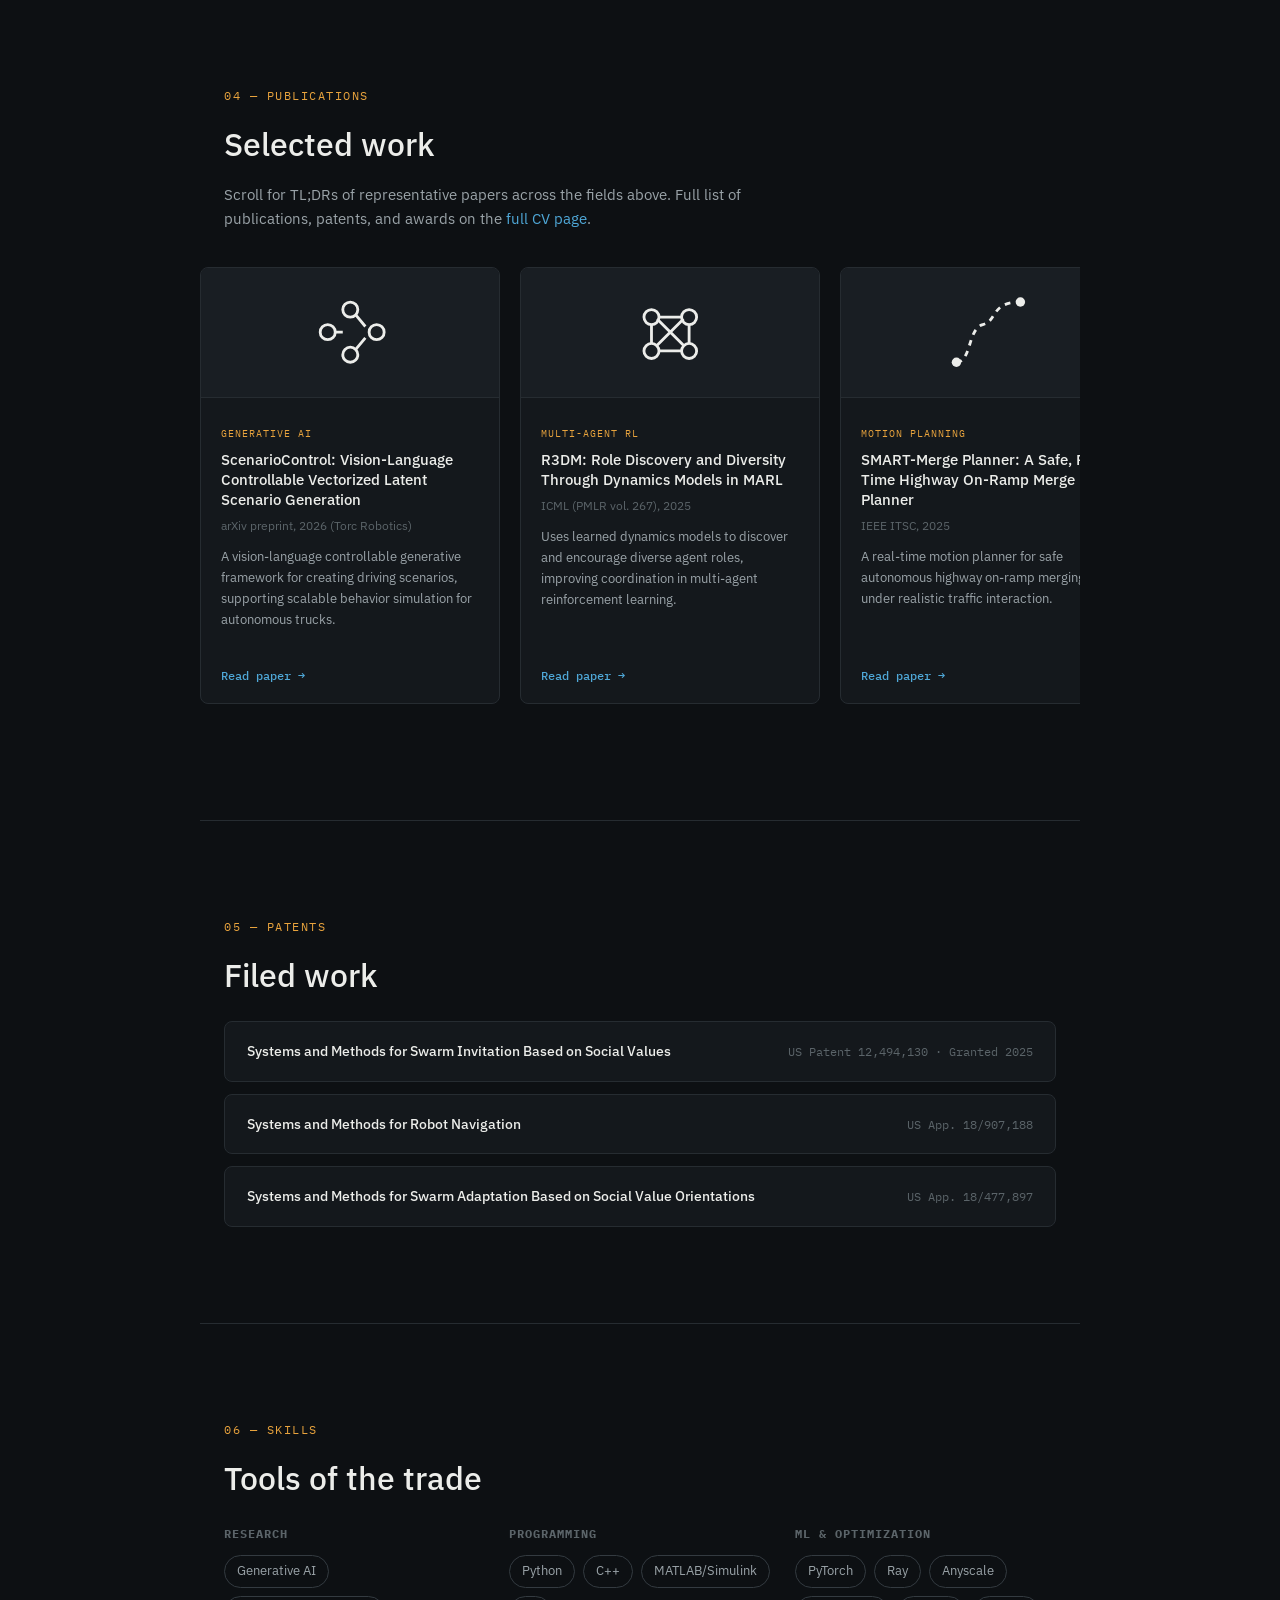
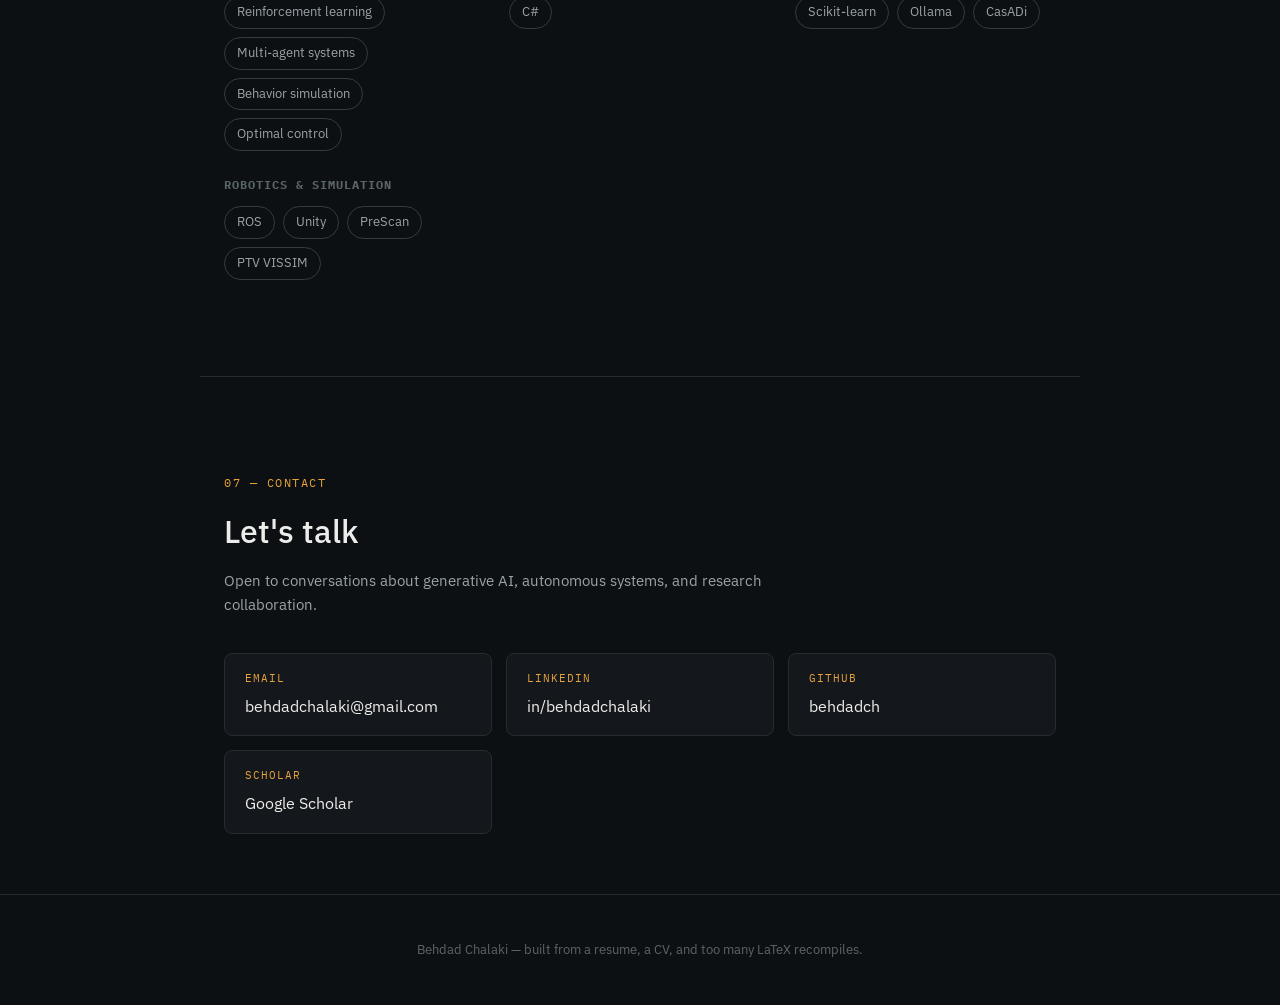
==== commit c804a7b3: "Update email in index.html" ====
--- a/index.html
+++ b/index.html
@@ -117,7 +117,14 @@
     <h2 class="section-title">Let's talk</h2>
     <p class="section-sub">Open to conversations about generative AI, autonomous systems, and research collaboration.</p>
     <div class="contact-links">
-      <a href="mailto:behdadchalaki@gmail.com" class="contact-link"><span class="contact-label">Email</span>behdadchalaki@gmail.com</a>
+    <a href="#" class="contact-link" id="email-link"><span class="contact-label">Email</span><span id="email-text"></span></a>
+    <script>
+      const user = "behdadchalaki";
+      const domain = "gmail.com";
+      const addr = user + "@" + domain;
+      document.getElementById("email-text").textContent = addr;
+      document.getElementById("email-link").href = "mailto:" + addr;
+    </script>      
       <a href="https://www.linkedin.com/in/behdadchalaki" target="_blank" rel="noopener" class="contact-link"><span class="contact-label">LinkedIn</span>in/behdadchalaki</a>
       <a href="https://github.com/behdadch" target="_blank" rel="noopener" class="contact-link"><span class="contact-label">GitHub</span>behdadch</a>
       <a href="https://scholar.google.com/citations?hl=en&user=i3jzLtYAAAAJ" target="_blank" rel="noopener" class="contact-link"><span class="contact-label">Scholar</span>Google Scholar</a>
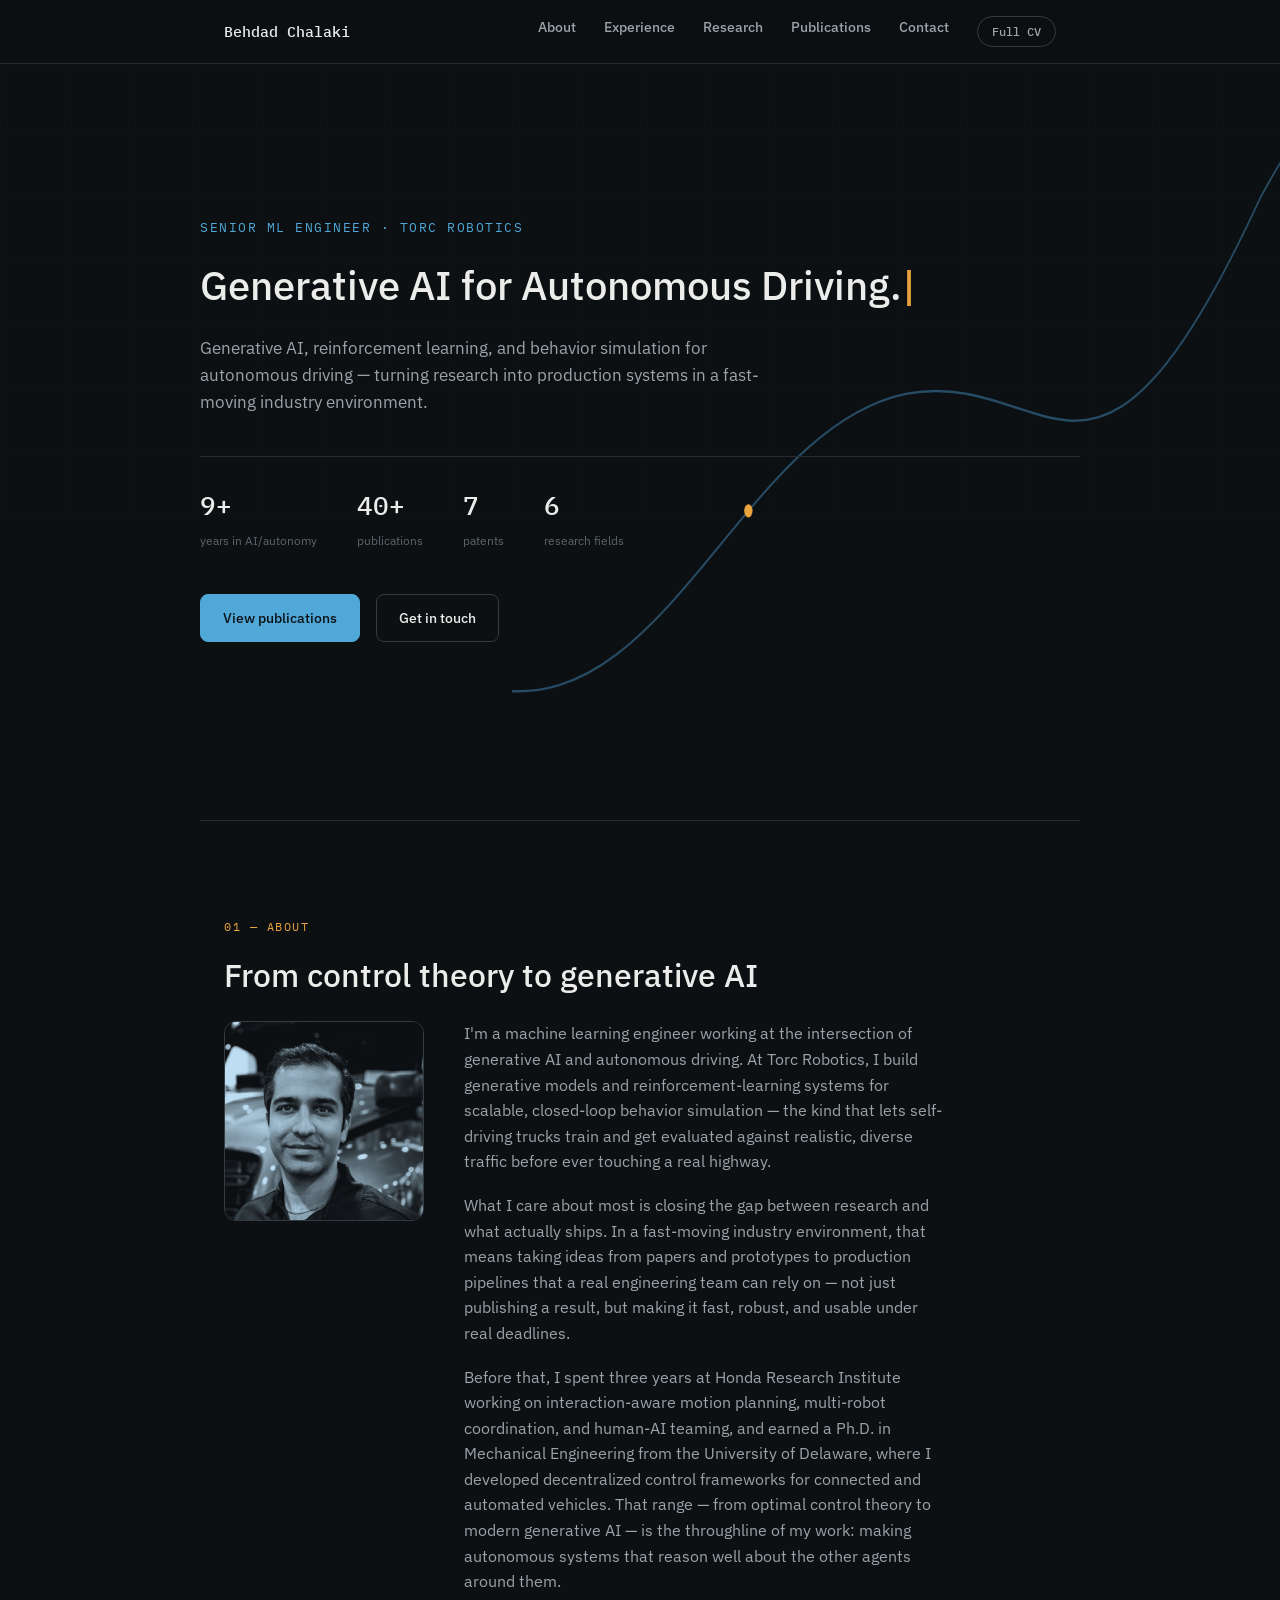
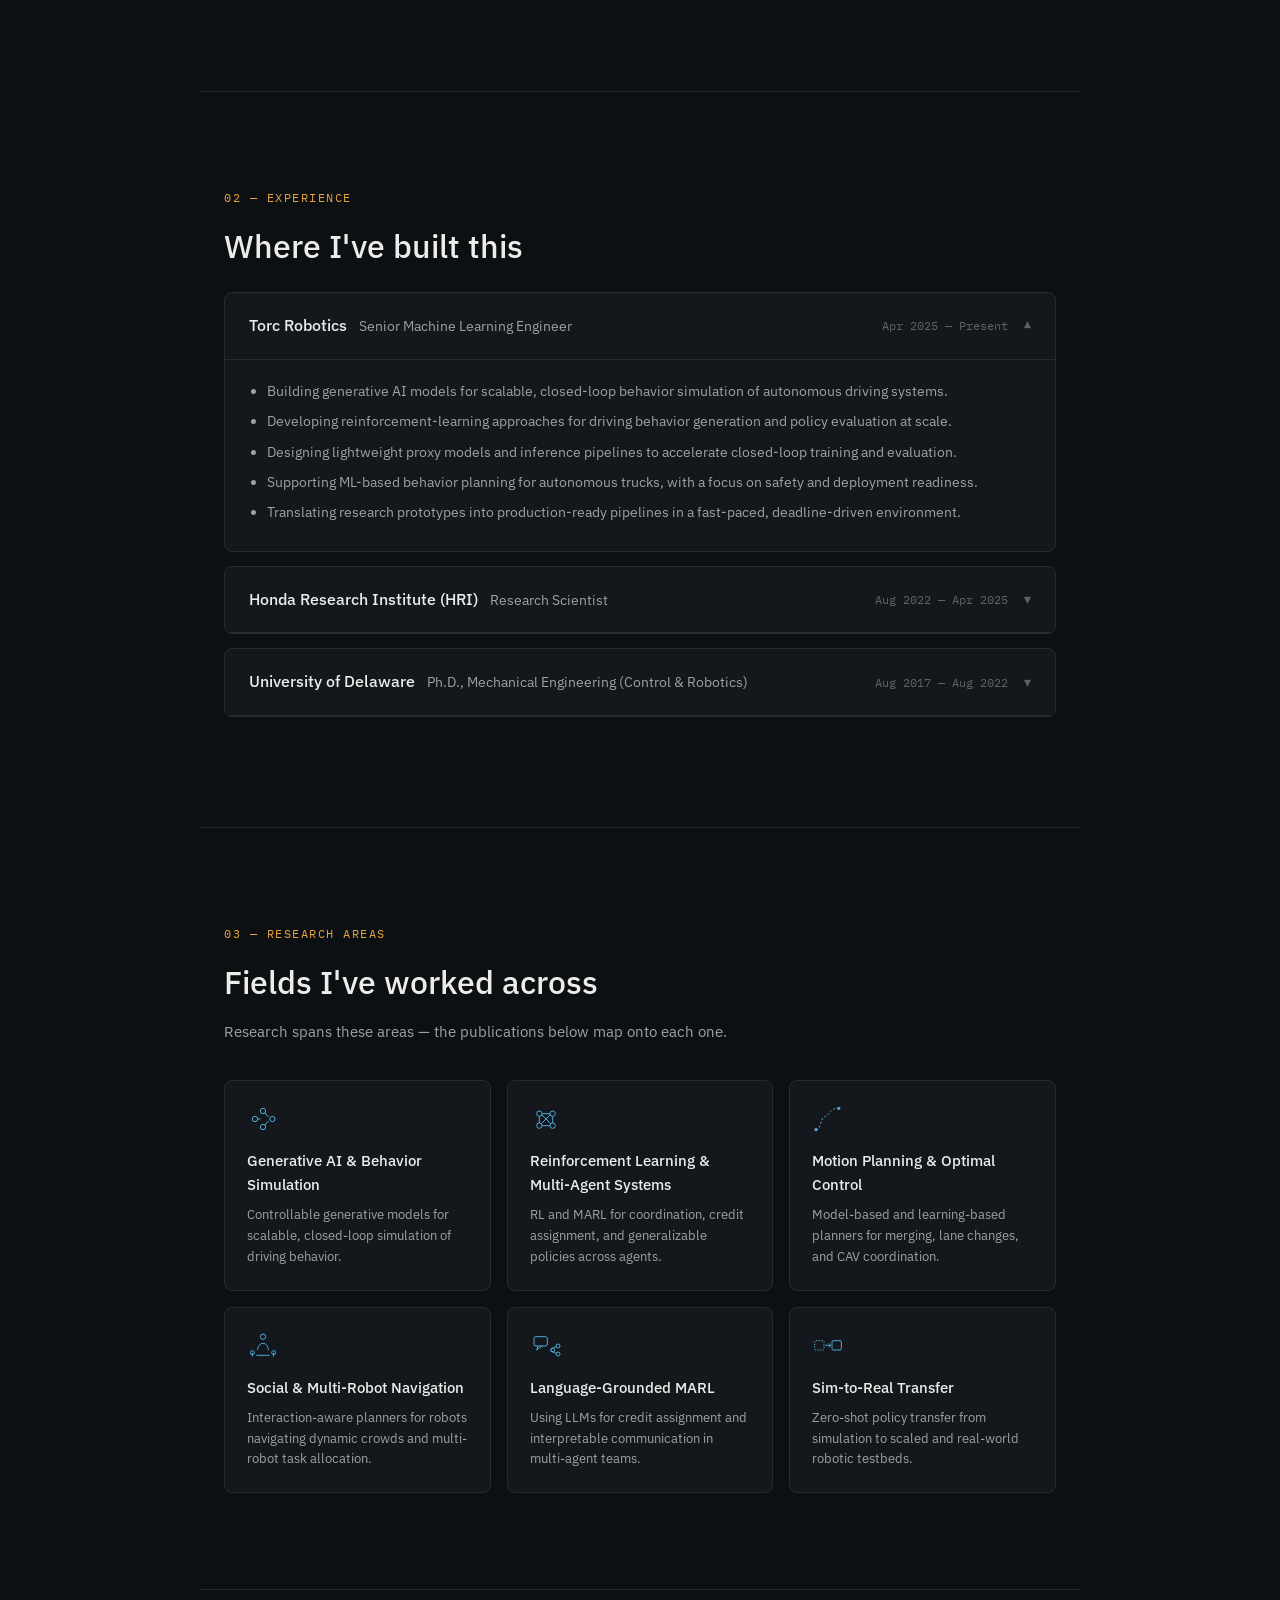
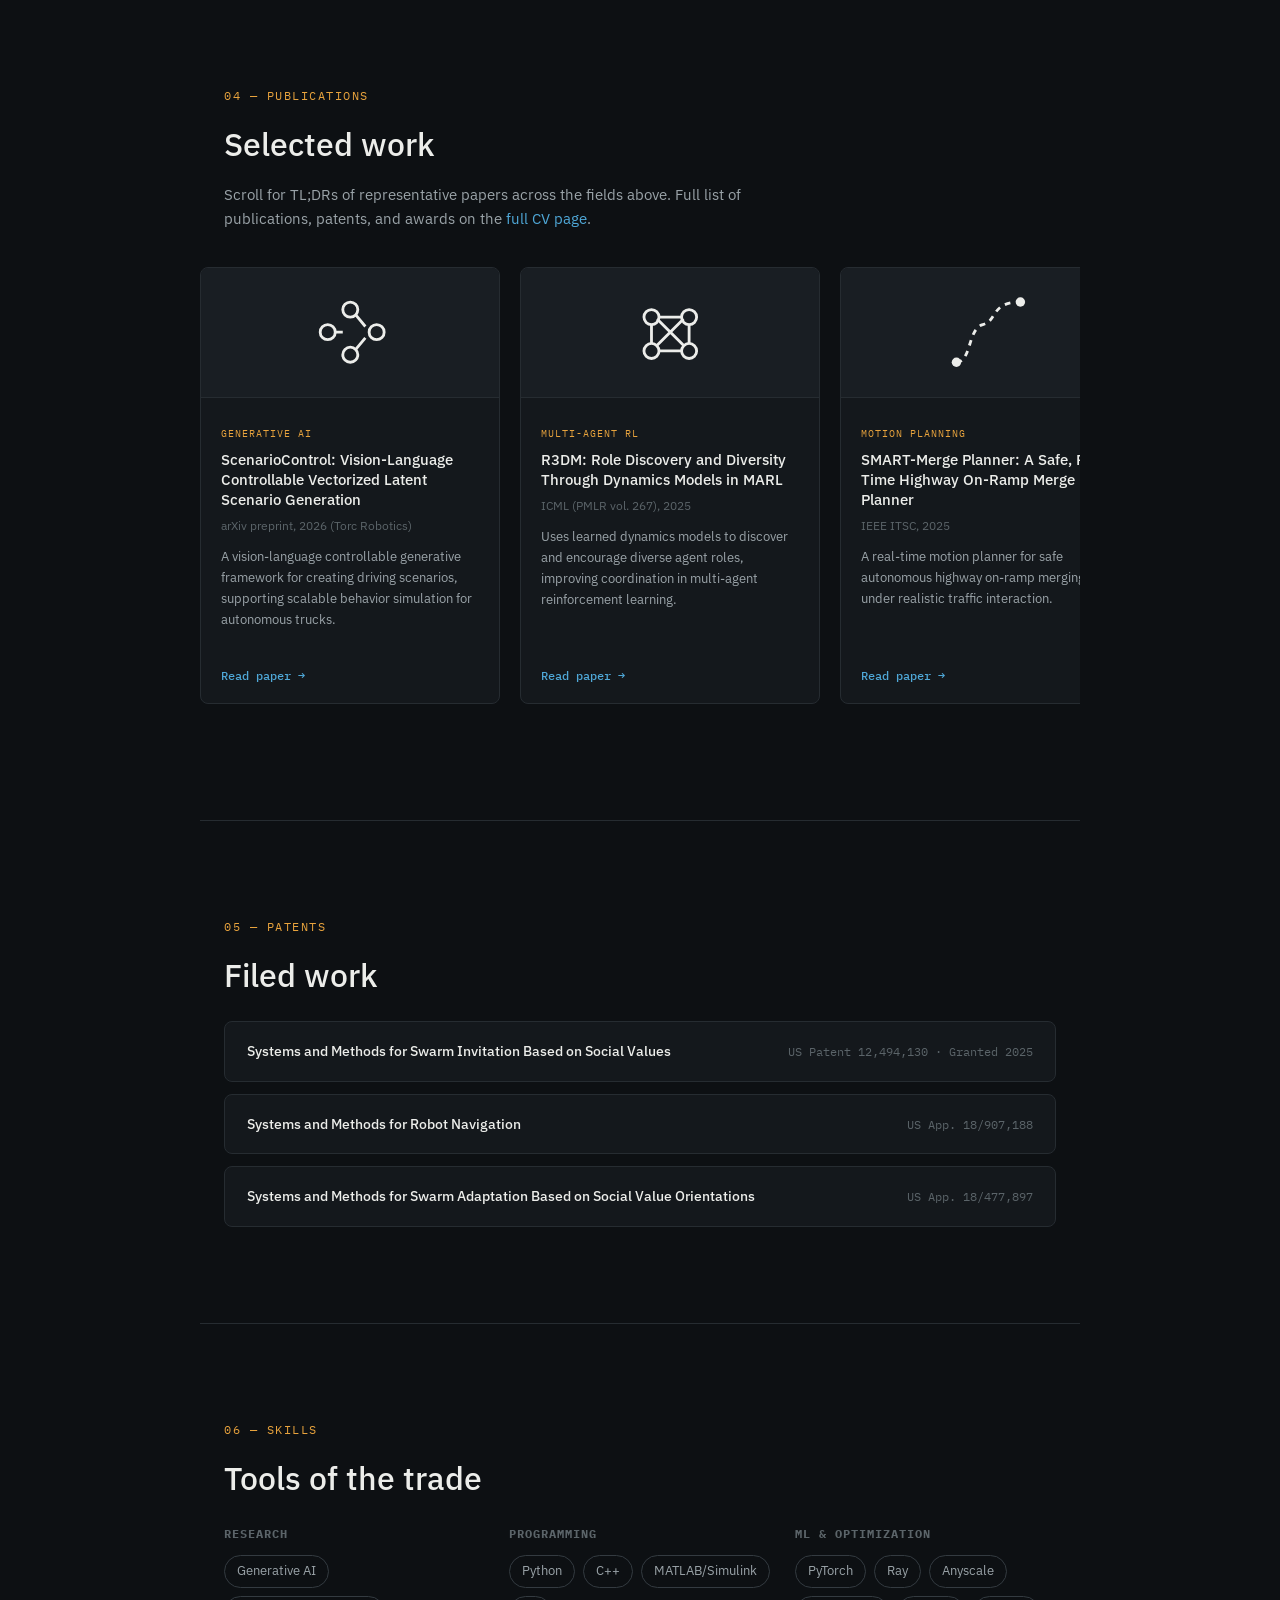
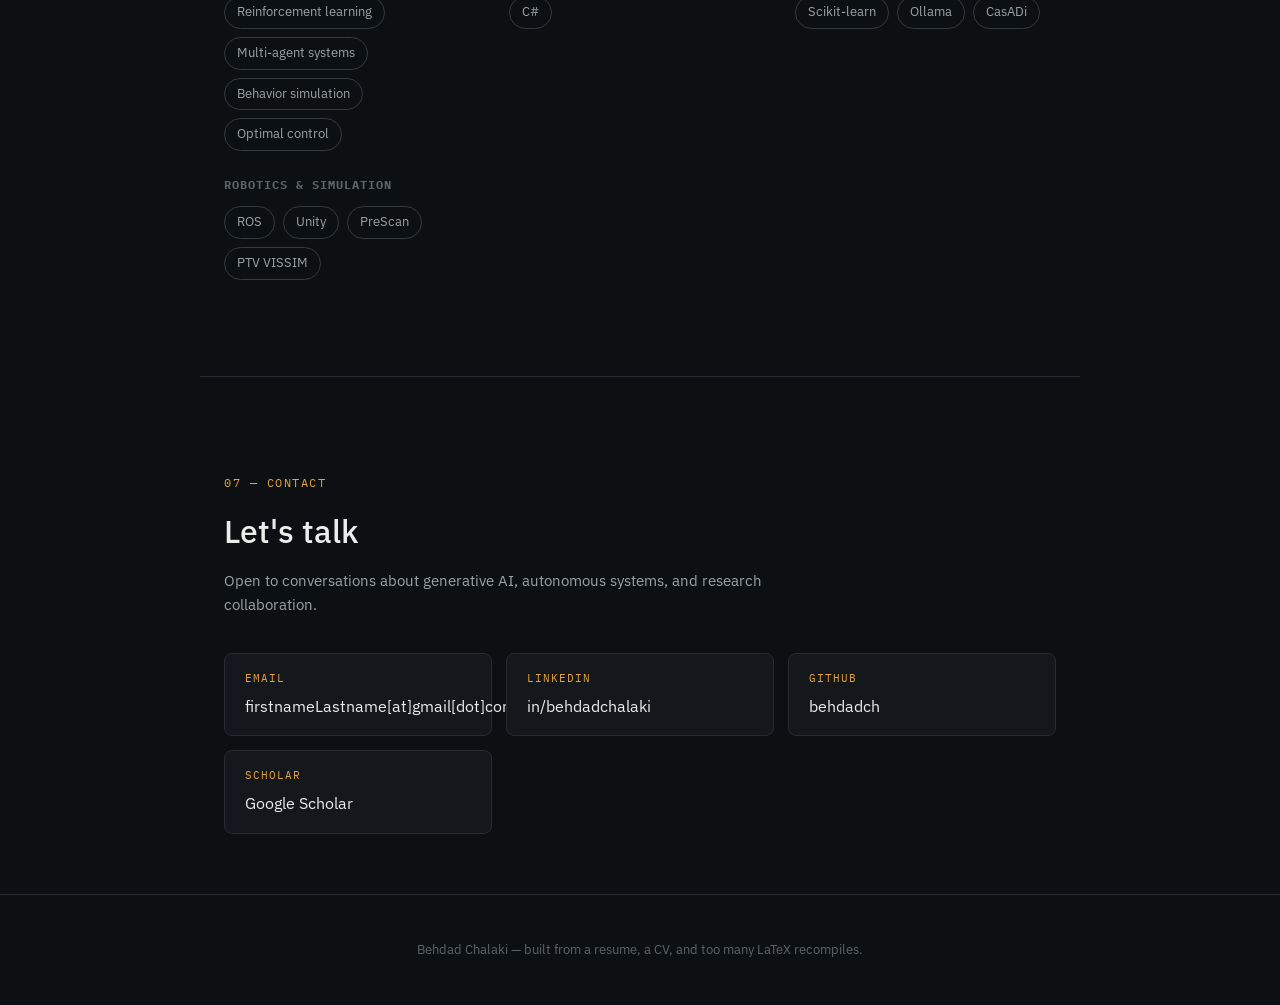
==== commit 9b4e8981: "Update index.html" ====
--- a/index.html
+++ b/index.html
@@ -117,14 +117,7 @@
     <h2 class="section-title">Let's talk</h2>
     <p class="section-sub">Open to conversations about generative AI, autonomous systems, and research collaboration.</p>
     <div class="contact-links">
-    <a href="#" class="contact-link" id="email-link"><span class="contact-label">Email</span><span id="email-text"></span></a>
-    <script>
-      const user = "behdadchalaki";
-      const domain = "gmail.com";
-      const addr = user + "@" + domain;
-      document.getElementById("email-text").textContent = addr;
-      document.getElementById("email-link").href = "mailto:" + addr;
-    </script>      
+      <a href="#" class="contact-link"><span class="contact-label">Email</span>firstnameLastname[at]gmail[dot]com</a>  
       <a href="https://www.linkedin.com/in/behdadchalaki" target="_blank" rel="noopener" class="contact-link"><span class="contact-label">LinkedIn</span>in/behdadchalaki</a>
       <a href="https://github.com/behdadch" target="_blank" rel="noopener" class="contact-link"><span class="contact-label">GitHub</span>behdadch</a>
       <a href="https://scholar.google.com/citations?hl=en&user=i3jzLtYAAAAJ" target="_blank" rel="noopener" class="contact-link"><span class="contact-label">Scholar</span>Google Scholar</a>
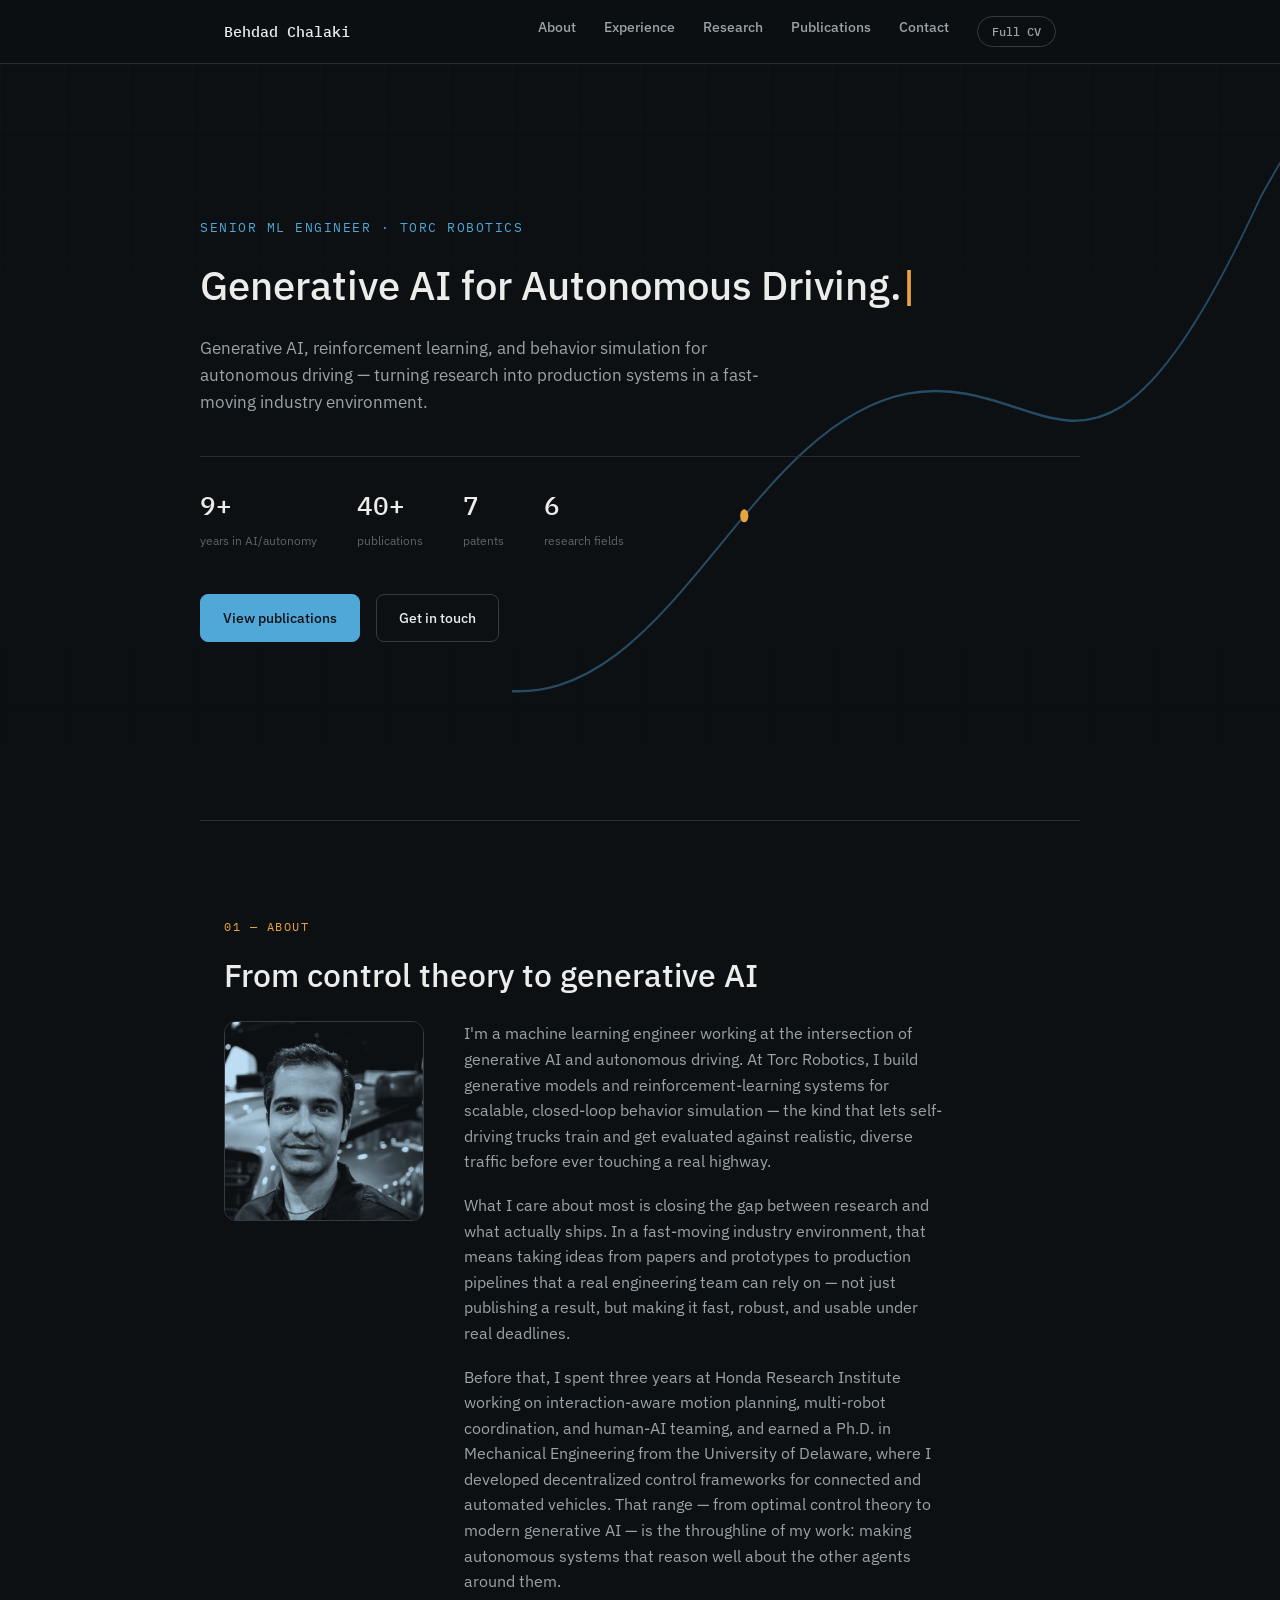
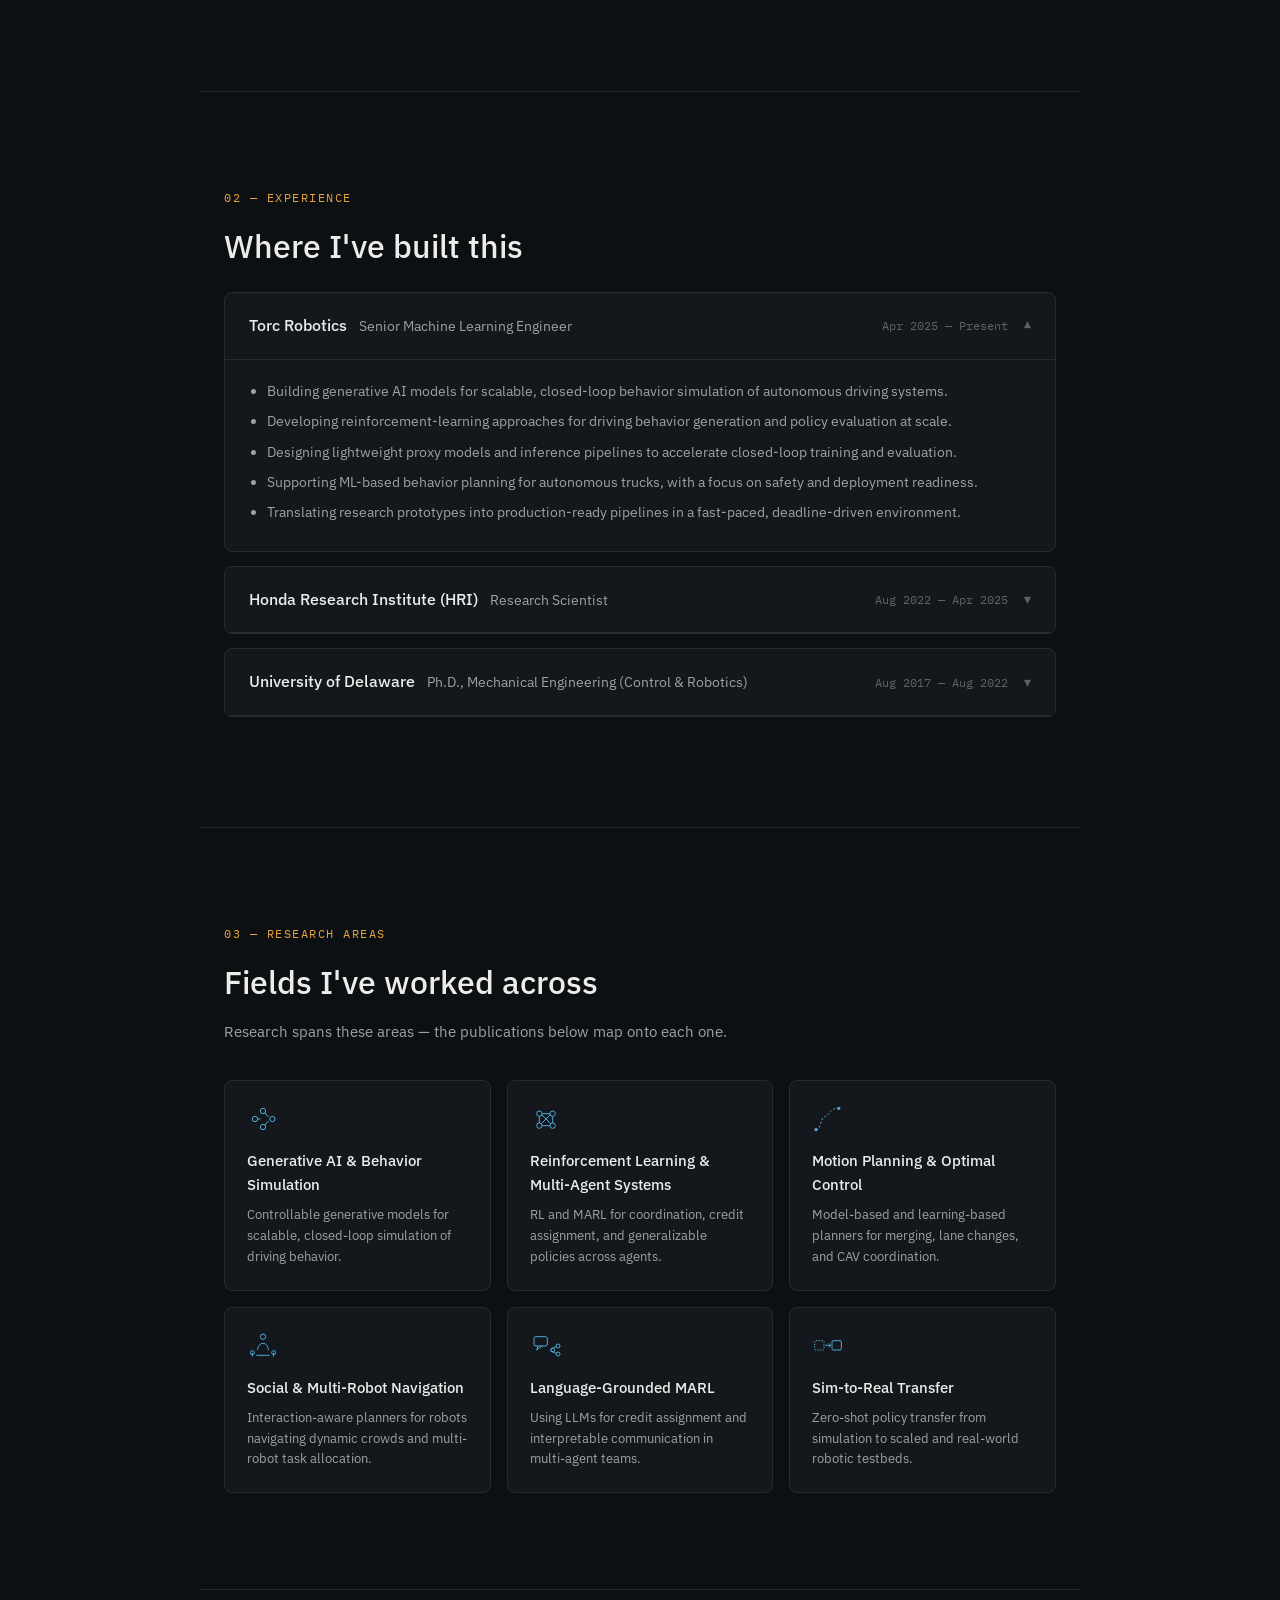
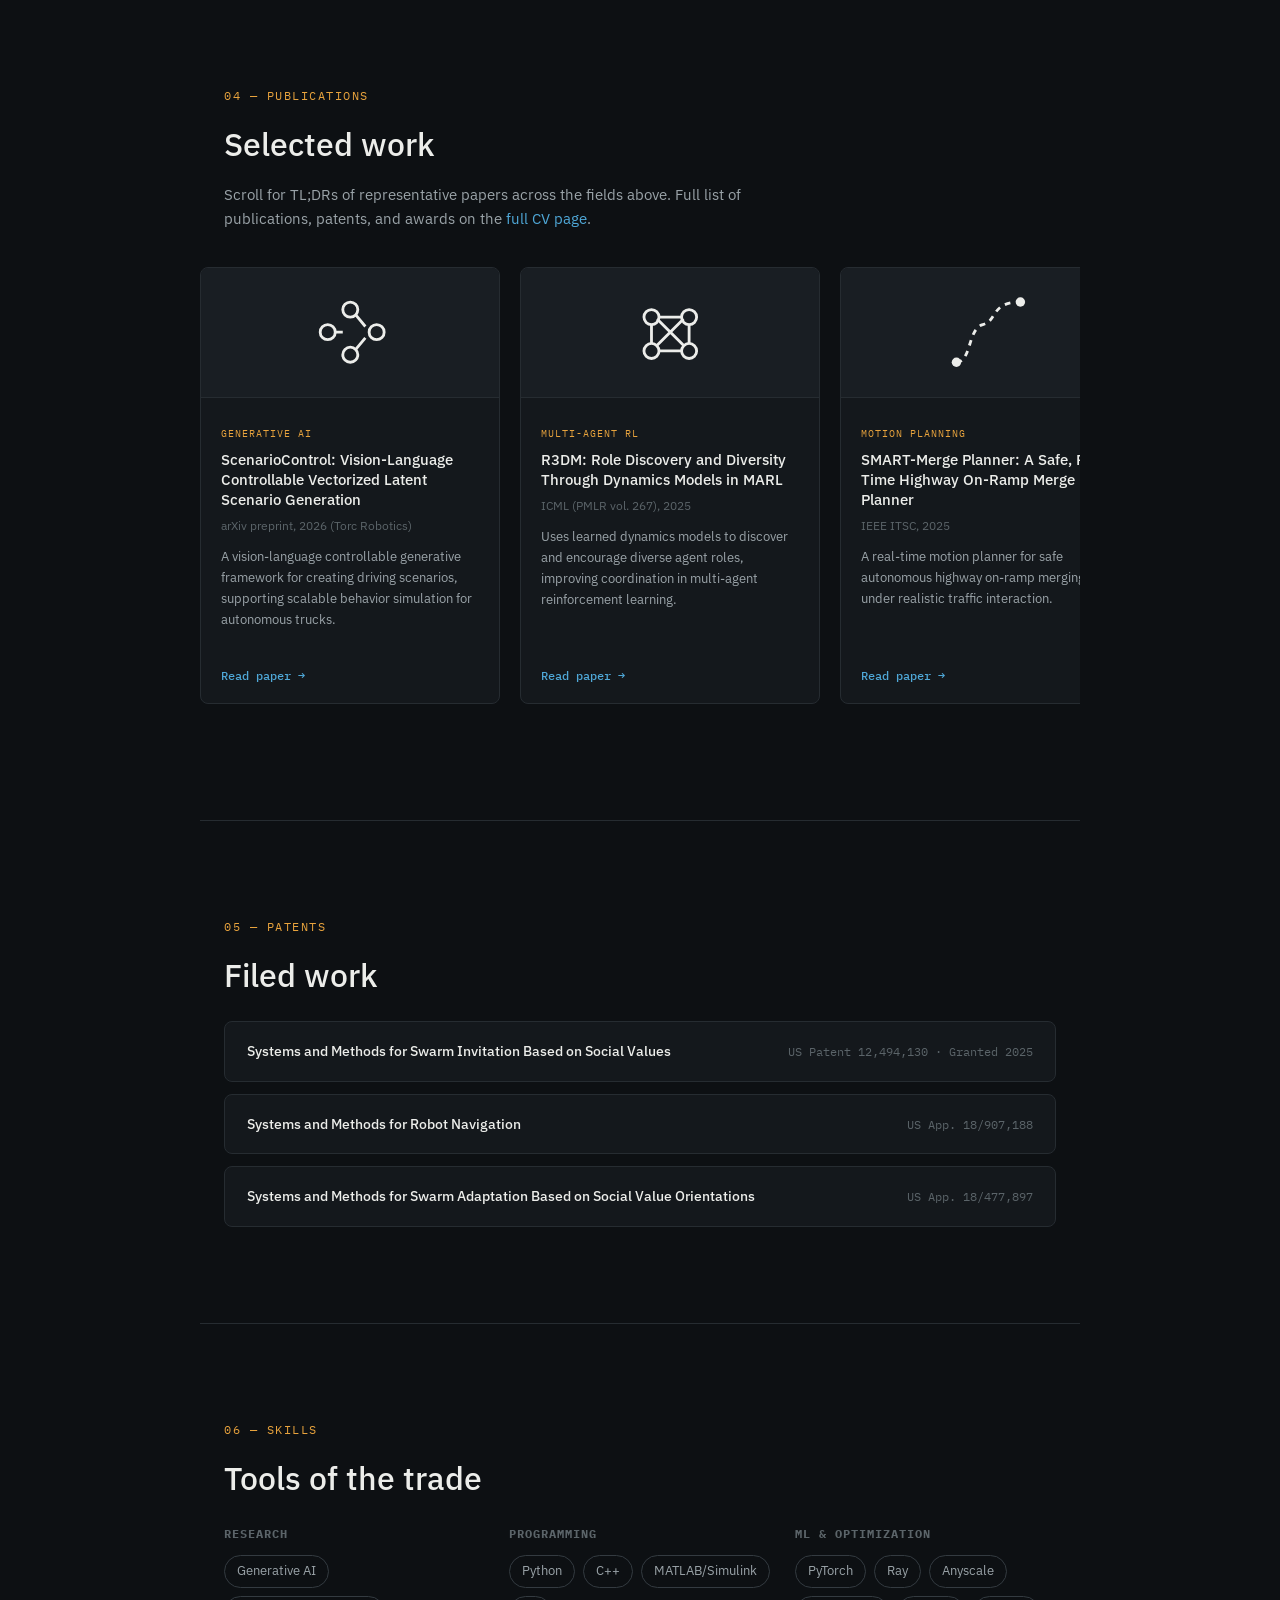
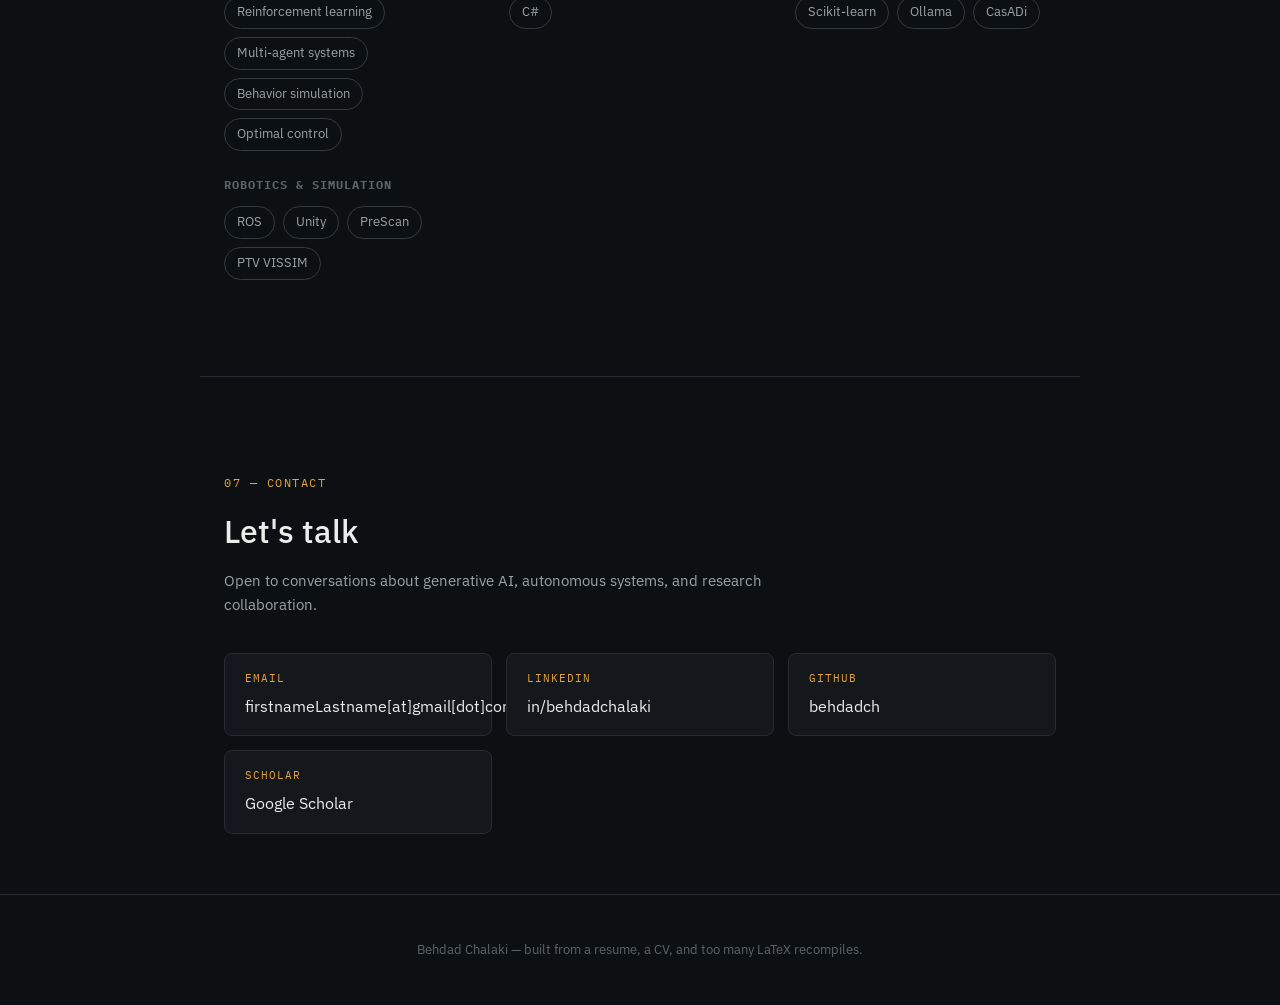
==== commit 162a9628: "Update index.html" ====
--- a/index.html
+++ b/index.html
@@ -1,6 +1,15 @@
 <!DOCTYPE html>
 <html lang="en">
 <head>
+<!-- Google tag (gtag.js) -->
+<script async src="https://www.googletagmanager.com/gtag/js?id=G-59FR756M6P"></script>
+<script>
+  window.dataLayer = window.dataLayer || [];
+  function gtag(){dataLayer.push(arguments);}
+  gtag('js', new Date());
+
+  gtag('config', 'G-59FR756M6P');
+</script>
 <meta charset="UTF-8">
 <meta name="viewport" content="width=device-width, initial-scale=1.0">
 <title>Behdad Chalaki — AI/ML Engineer</title>
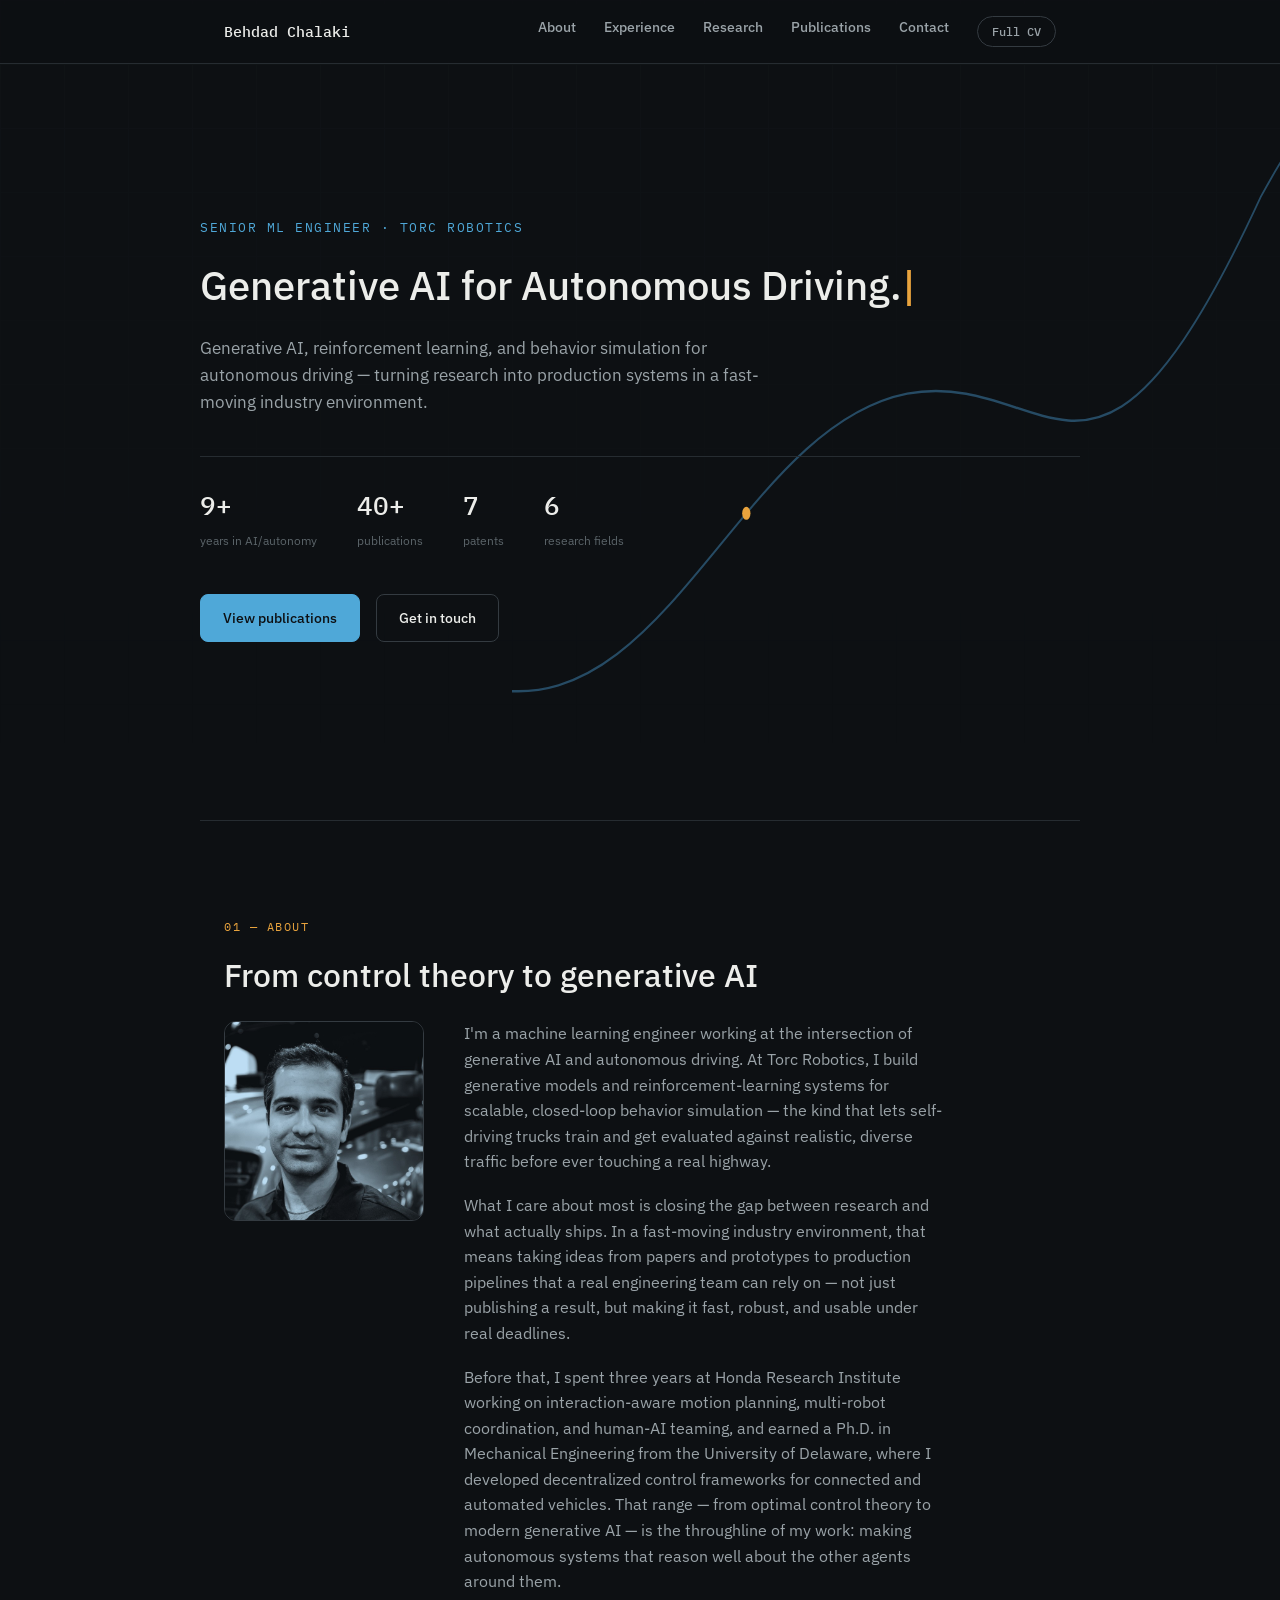
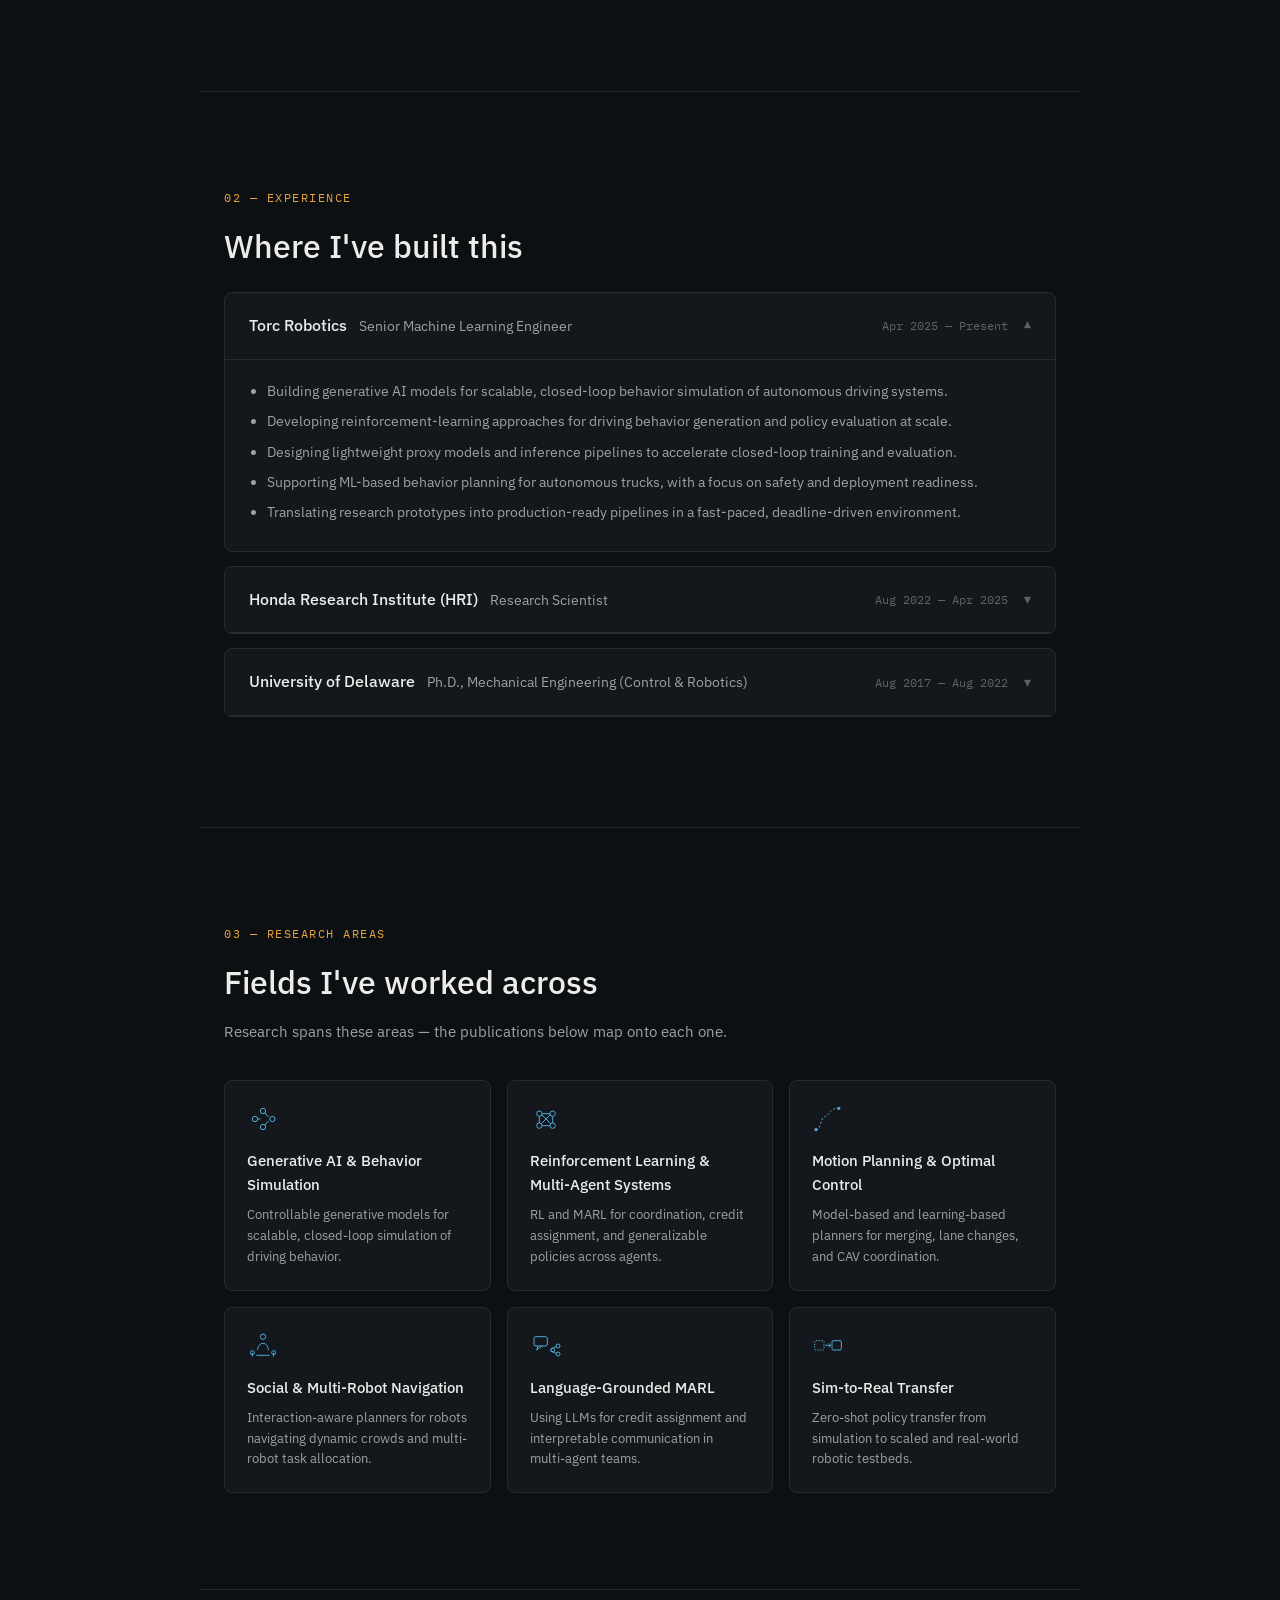
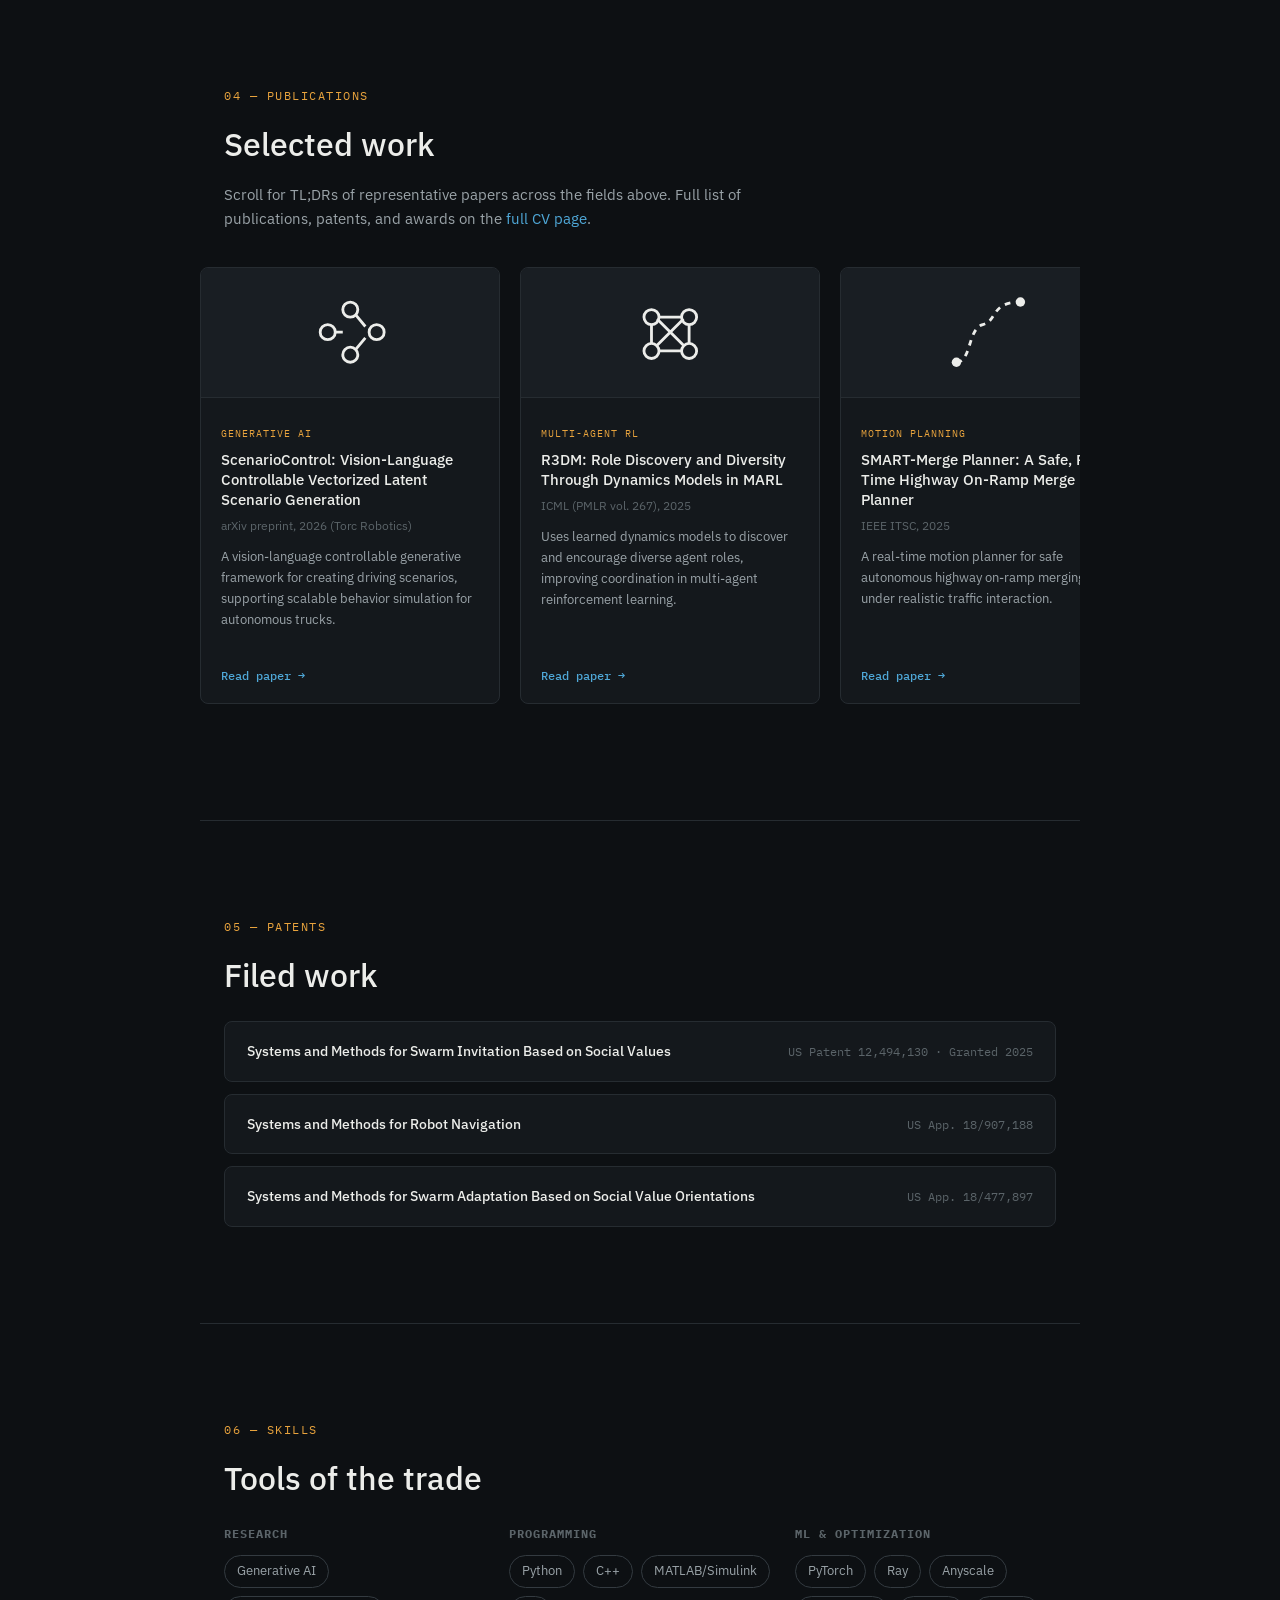
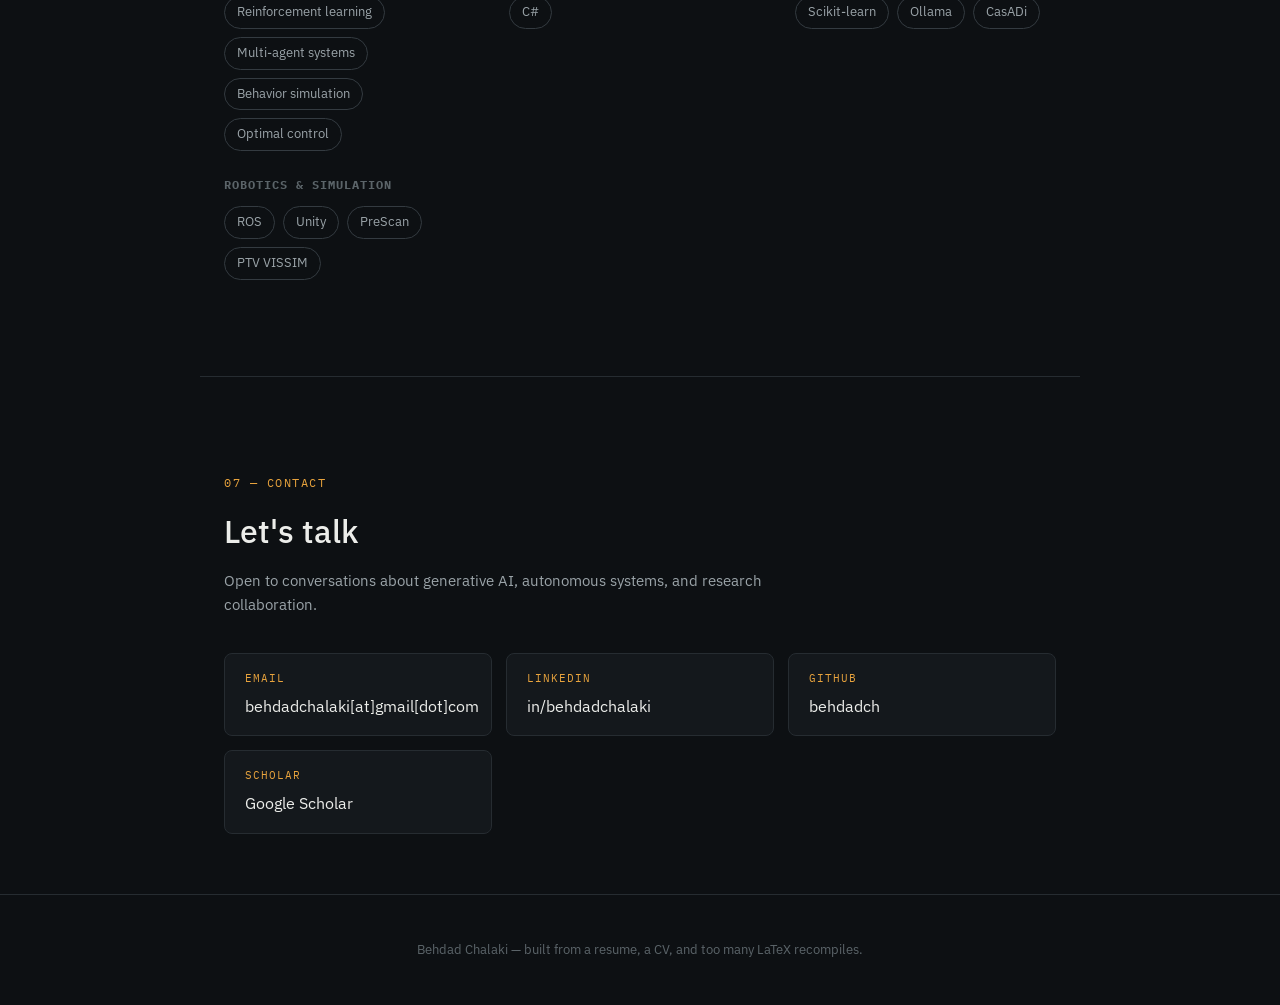
==== commit 7bf3576c: "Update index.html" ====
--- a/index.html
+++ b/index.html
@@ -126,7 +126,7 @@
     <h2 class="section-title">Let's talk</h2>
     <p class="section-sub">Open to conversations about generative AI, autonomous systems, and research collaboration.</p>
     <div class="contact-links">
-      <a href="#" class="contact-link"><span class="contact-label">Email</span>firstnameLastname[at]gmail[dot]com</a>  
+      <a href="#" class="contact-link"><span class="contact-label">Email</span>behdadchalaki[at]gmail[dot]com</a>  
       <a href="https://www.linkedin.com/in/behdadchalaki" target="_blank" rel="noopener" class="contact-link"><span class="contact-label">LinkedIn</span>in/behdadchalaki</a>
       <a href="https://github.com/behdadch" target="_blank" rel="noopener" class="contact-link"><span class="contact-label">GitHub</span>behdadch</a>
       <a href="https://scholar.google.com/citations?hl=en&user=i3jzLtYAAAAJ" target="_blank" rel="noopener" class="contact-link"><span class="contact-label">Scholar</span>Google Scholar</a>
